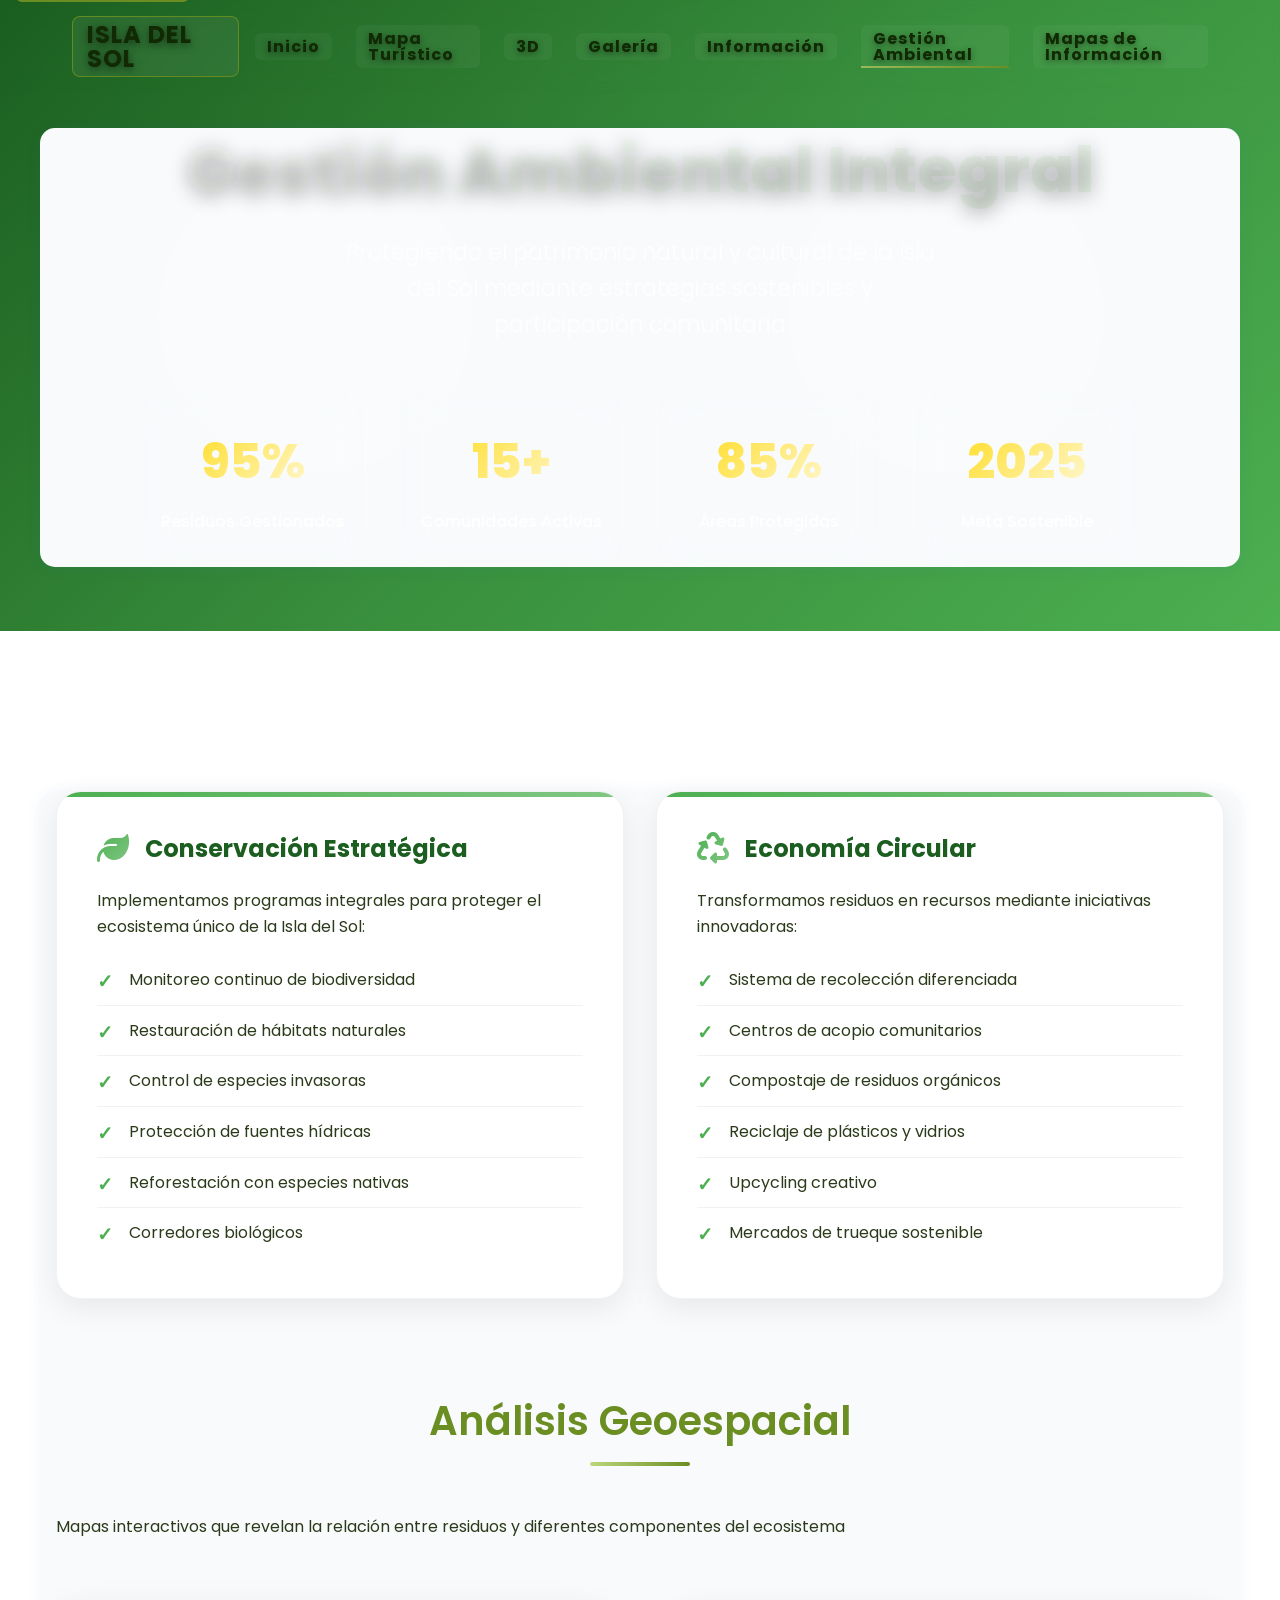
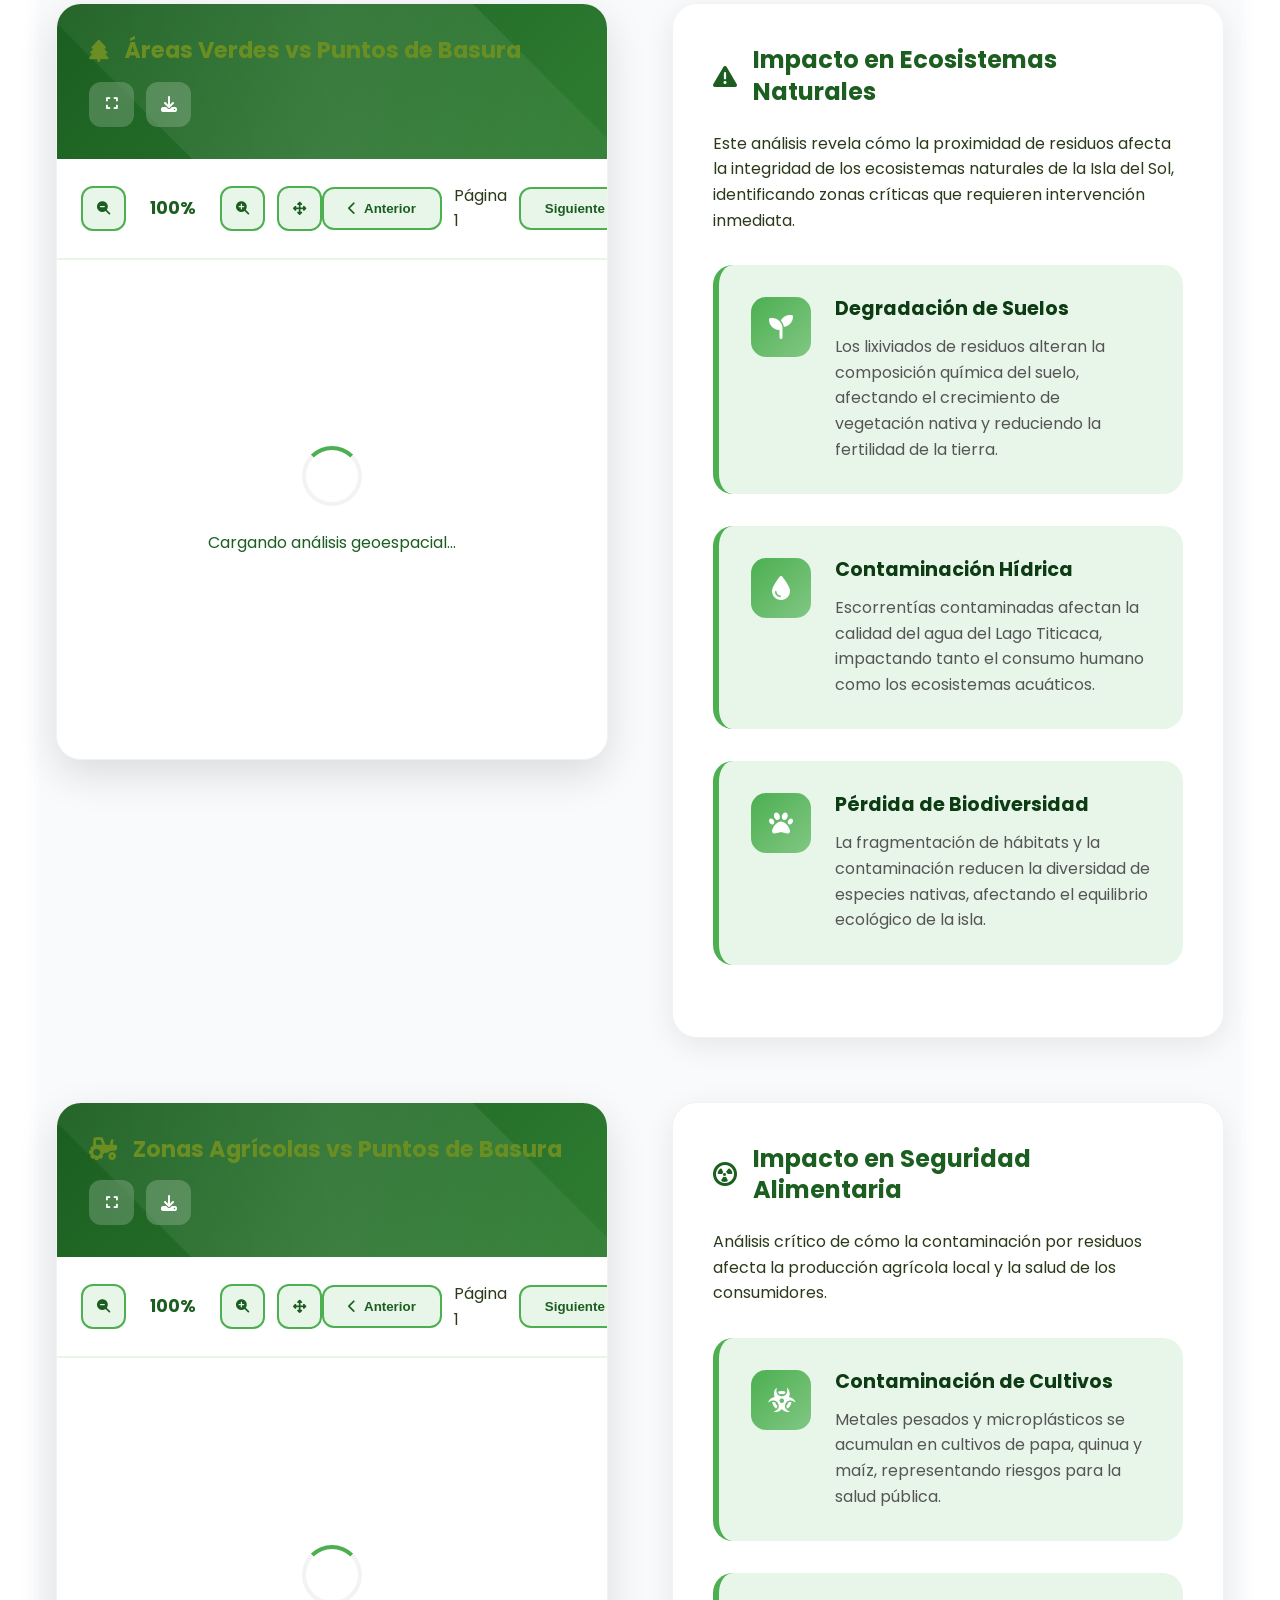
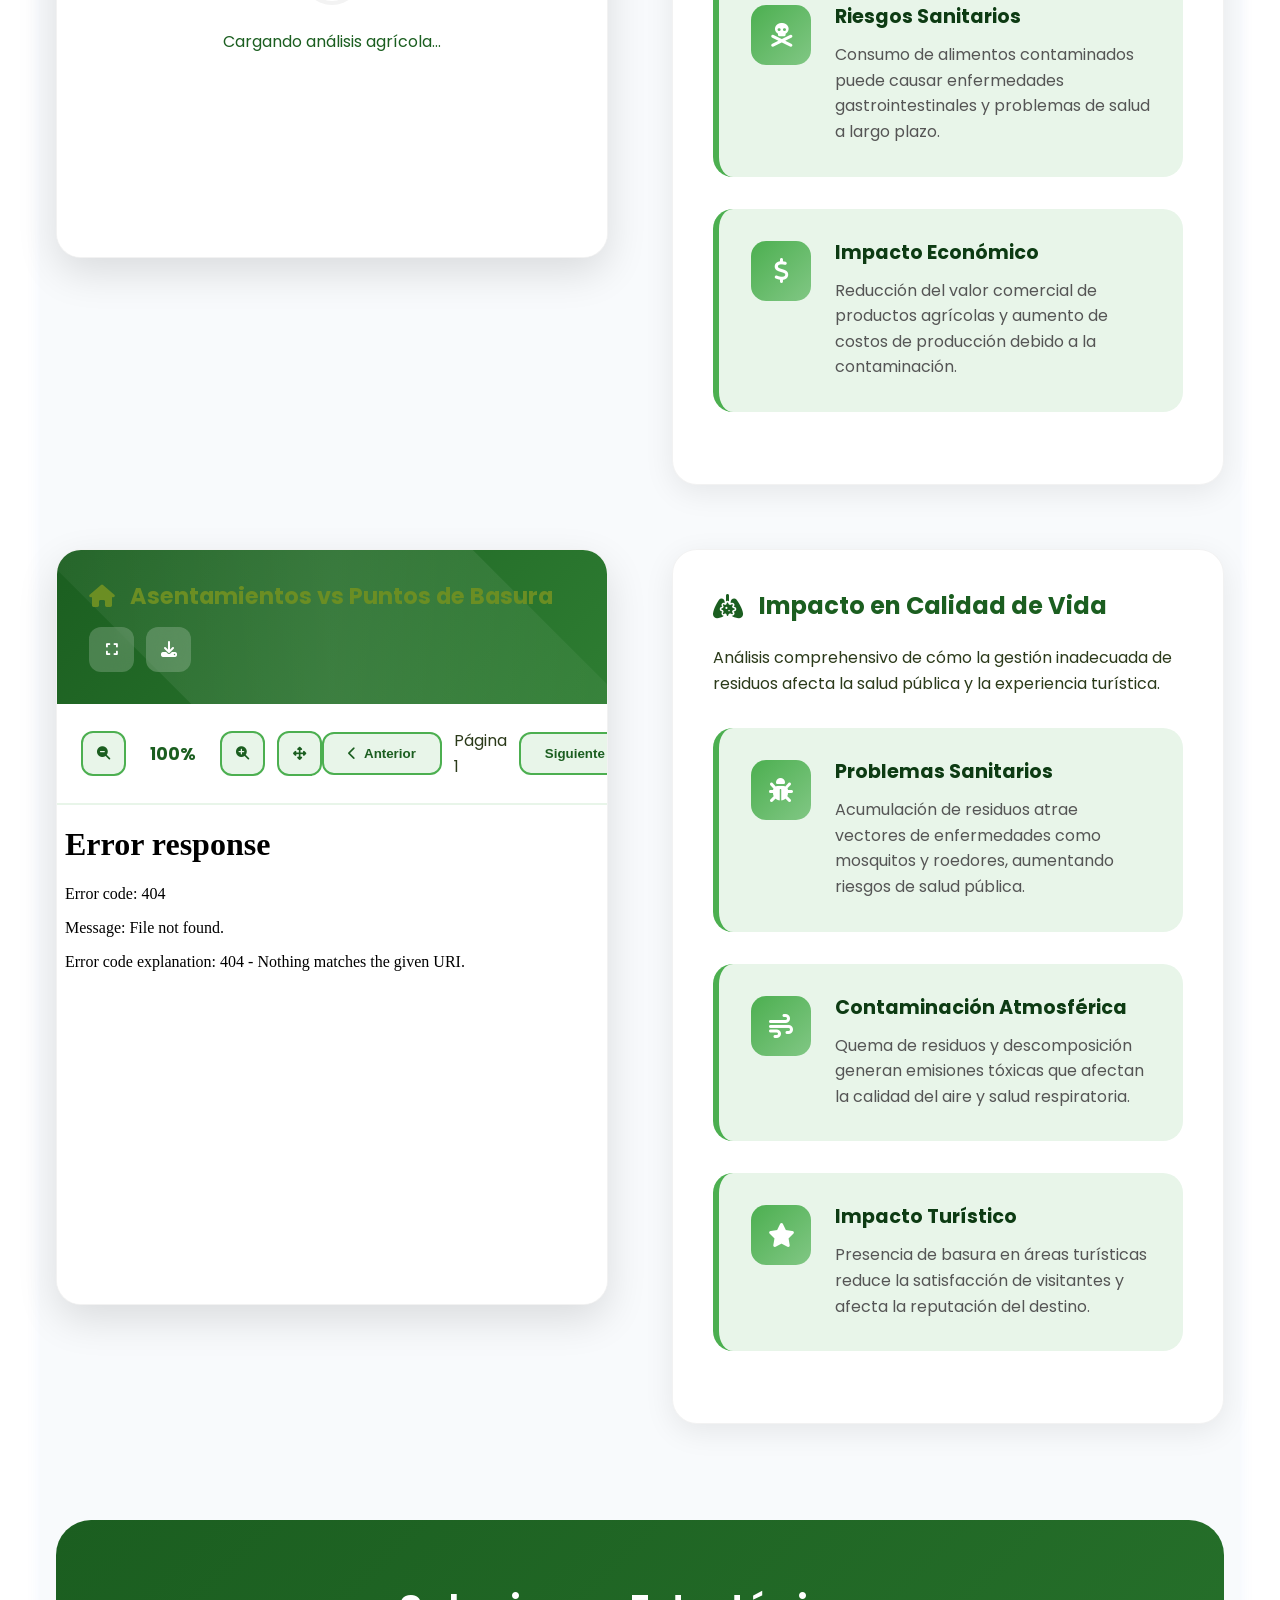
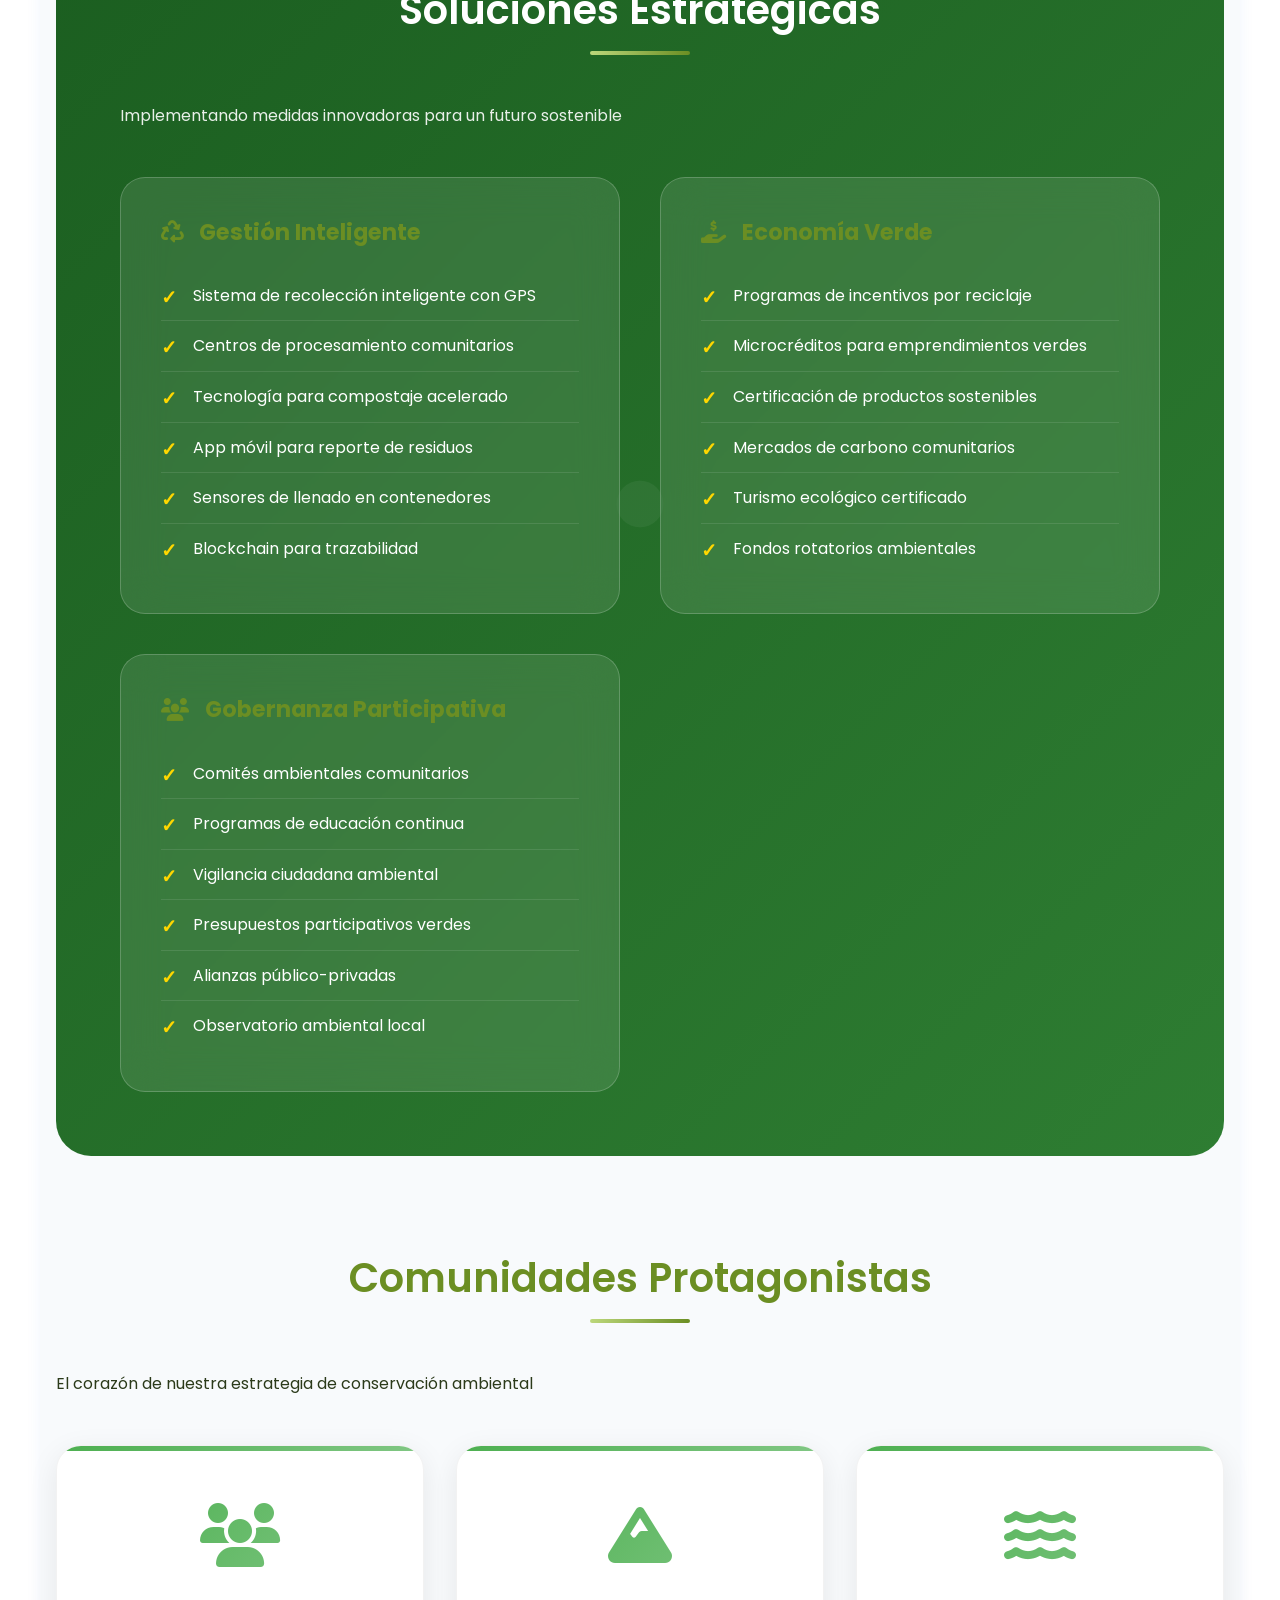
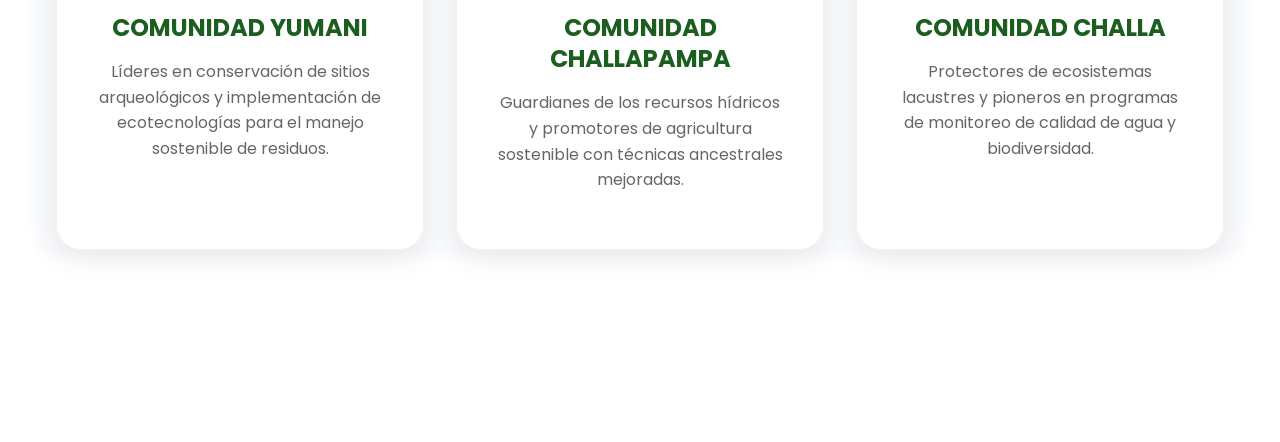
==== PAGINA WEB/gestion-ambiental.html @ 881a8e61 "Add files via upload" ====
<!DOCTYPE html>
<html lang="es">
<head>
  <meta charset="UTF-8" />
  <meta name="viewport" content="width=device-width, initial-scale=1.0" />
  <title>Gestión Ambiental - Isla del Sol</title>
  
  <!-- CSS MODULAR -->
  <link rel="stylesheet" href="styles/utils/variables.css">
  <link rel="stylesheet" href="styles/utils/responsive.css">
  <link rel="stylesheet" href="styles/main.css">
  <link rel="stylesheet" href="styles/components/navigation.css">
  <link rel="stylesheet" href="styles/components/info.css">
  <link rel="stylesheet" href="styles/components/footer.css">
  
  <!-- EXTERNAL CSS -->
  <link rel="stylesheet" href="https://cdnjs.cloudflare.com/ajax/libs/font-awesome/6.4.0/css/all.min.css">
  <link href="https://fonts.googleapis.com/css2?family=Poppins:wght@300;400;500;600;700;800;900&display=swap" rel="stylesheet">
  <link rel="stylesheet" href="https://unpkg.com/aos@next/dist/aos.css" />

  <!-- ESTILOS PREMIUM PARA GESTIÓN AMBIENTAL -->
  <style>
    :root {
      --primary-green: #1b5e20;
      --secondary-green: #2e7d32;
      --accent-green: #4caf50;
      --light-green: #e8f5e9;
      --dark-green: #0d3b13;
      --gold: #ffd700;
      --silver: #c0c0c0;
      --bronze: #cd7f32;
      --gradient-primary: linear-gradient(135deg, #1b5e20 0%, #2e7d32 100%);
      --gradient-accent: linear-gradient(135deg, #4caf50 0%, #81c784 100%);
      --gradient-hero: linear-gradient(135deg, #1b5e20 0%, #388e3c 50%, #4caf50 100%);
      --shadow-soft: 0 8px 30px rgba(0, 0, 0, 0.08);
      --shadow-medium: 0 15px 40px rgba(0, 0, 0, 0.12);
      --shadow-strong: 0 25px 60px rgba(0, 0, 0, 0.15);
    }

    /* HERO SECTION MEJORADA */
    .environment-hero {
      background: var(--gradient-hero);
      color: white;
      padding: 8rem 0 4rem;
      position: relative;
      overflow: hidden;
    }

    .environment-hero::before {
      content: '';
      position: absolute;
      top: 0;
      left: 0;
      right: 0;
      bottom: 0;
      background: url('data:image/svg+xml,<svg xmlns="http://www.w3.org/2000/svg" viewBox="0 0 1000 1000" opacity="0.1"><path fill="white" d="M500,250c138,0,250,112,250,250S638,750,500,750S250,638,250,500S362,250,500,250z"/></svg>') repeat;
      animation: float 20s infinite linear;
    }

    @keyframes float {
      0% { transform: translateY(0px) rotate(0deg); }
      50% { transform: translateY(-20px) rotate(180deg); }
      100% { transform: translateY(0px) rotate(360deg); }
    }

    .hero-content {
      position: relative;
      z-index: 2;
      text-align: center;
    }

    .hero-title {
      font-size: 4rem;
      font-weight: 800;
      margin-bottom: 1.5rem;
      background: linear-gradient(135deg, #ffffff 0%, #e8f5e9 100%);
      -webkit-background-clip: text;
      -webkit-text-fill-color: transparent;
      background-clip: text;
      text-shadow: 0 4px 20px rgba(0, 0, 0, 0.3);
    }

    .hero-subtitle {
      font-size: 1.4rem;
      font-weight: 300;
      margin-bottom: 2rem;
      opacity: 0.9;
      max-width: 600px;
      margin-left: auto;
      margin-right: auto;
    }

    .hero-stats {
      display: grid;
      grid-template-columns: repeat(4, 1fr);
      gap: 2rem;
      margin-top: 3rem;
      max-width: 1000px;
      margin-left: auto;
      margin-right: auto;
    }

    .stat-item {
      text-align: center;
      padding: 2rem 1rem;
      background: rgba(255, 255, 255, 0.1);
      backdrop-filter: blur(20px);
      border-radius: 20px;
      border: 1px solid rgba(255, 255, 255, 0.2);
      transition: all 0.3s ease;
    }

    .stat-item:hover {
      transform: translateY(-10px);
      background: rgba(255, 255, 255, 0.15);
    }

    .stat-number {
      font-size: 3rem;
      font-weight: 800;
      margin-bottom: 0.5rem;
      background: linear-gradient(135deg, #ffd700, #ffffff);
      -webkit-background-clip: text;
      -webkit-text-fill-color: transparent;
      background-clip: text;
    }

    .stat-label {
      font-size: 1rem;
      opacity: 0.9;
      font-weight: 500;
    }

    /* TARJETAS DE INFORMACIÓN MEJORADAS */
    .info-cards-premium {
      display: grid;
      grid-template-columns: repeat(auto-fit, minmax(350px, 1fr));
      gap: 2rem;
      margin: 4rem 0;
    }

    .premium-card {
      background: white;
      border-radius: 25px;
      padding: 2.5rem;
      box-shadow: var(--shadow-soft);
      transition: all 0.4s cubic-bezier(0.175, 0.885, 0.32, 1.275);
      border: 1px solid rgba(0, 0, 0, 0.05);
      position: relative;
      overflow: hidden;
    }

    .premium-card::before {
      content: '';
      position: absolute;
      top: 0;
      left: 0;
      right: 0;
      height: 5px;
      background: var(--gradient-accent);
    }

    .premium-card:hover {
      transform: translateY(-15px) scale(1.02);
      box-shadow: var(--shadow-strong);
    }

    .premium-card h3 {
      font-size: 1.5rem;
      font-weight: 700;
      margin-bottom: 1.5rem;
      color: var(--primary-green);
      display: flex;
      align-items: center;
      gap: 1rem;
    }

    .premium-card h3 i {
      background: var(--gradient-accent);
      -webkit-background-clip: text;
      -webkit-text-fill-color: transparent;
      background-clip: text;
      font-size: 2rem;
    }

    .premium-card ul {
      list-style: none;
      padding: 0;
    }

    .premium-card li {
      padding: 0.75rem 0;
      border-bottom: 1px solid rgba(0, 0, 0, 0.05);
      position: relative;
      padding-left: 2rem;
    }

    .premium-card li:last-child {
      border-bottom: none;
    }

    .premium-card li::before {
      content: '✓';
      position: absolute;
      left: 0;
      color: var(--accent-green);
      font-weight: bold;
      font-size: 1.2rem;
    }

    /* MAPAS PREMIUM */
    .environment-maps-premium {
      margin: 6rem 0;
    }

    .map-layout-premium {
      display: grid;
      grid-template-columns: 1fr 1fr;
      gap: 4rem;
      margin: 4rem 0;
      align-items: start;
    }

    .map-container-premium {
      background: white;
      border-radius: 25px;
      overflow: hidden;
      box-shadow: var(--shadow-medium);
      transition: all 0.4s ease;
      border: 1px solid rgba(0, 0, 0, 0.05);
    }

    .map-container-premium:hover {
      transform: translateY(-10px);
      box-shadow: var(--shadow-strong);
    }

    .map-header-premium {
      background: var(--gradient-primary);
      color: white;
      padding: 2rem;
      position: relative;
      overflow: hidden;
    }

    .map-header-premium::before {
      content: '';
      position: absolute;
      top: -50%;
      left: -50%;
      width: 200%;
      height: 200%;
      background: linear-gradient(45deg, transparent, rgba(255,255,255,0.1), transparent);
      transform: rotate(45deg);
      animation: shine 3s infinite linear;
    }

    @keyframes shine {
      0% { transform: rotate(45deg) translateX(-100%); }
      100% { transform: rotate(45deg) translateX(100%); }
    }

    .map-header-premium h3 {
      margin: 0;
      font-size: 1.4rem;
      font-weight: 700;
      position: relative;
      z-index: 2;
      display: flex;
      align-items: center;
      gap: 1rem;
    }

    .map-actions-premium {
      display: flex;
      gap: 0.75rem;
      margin-top: 1rem;
      position: relative;
      z-index: 2;
    }

    .map-btn-premium {
      background: rgba(255, 255, 255, 0.2);
      border: none;
      color: white;
      width: 45px;
      height: 45px;
      border-radius: 12px;
      display: flex;
      align-items: center;
      justify-content: center;
      cursor: pointer;
      transition: all 0.3s ease;
      backdrop-filter: blur(10px);
    }

    .map-btn-premium:hover {
      background: rgba(255, 255, 255, 0.3);
      transform: scale(1.1) rotate(5deg);
    }

    /* CONTENEDOR DE PDF PREMIUM */
    .map-content-premium {
      height: 600px;
      background: #f8f9fa;
      position: relative;
      display: flex;
      flex-direction: column;
    }

    .pdf-controls-premium {
      background: white;
      padding: 1.5rem;
      display: flex;
      justify-content: space-between;
      align-items: center;
      border-bottom: 2px solid var(--light-green);
    }

    .pdf-zoom-controls-premium {
      display: flex;
      gap: 0.75rem;
      align-items: center;
    }

    .zoom-btn-premium {
      background: var(--light-green);
      border: 2px solid var(--accent-green);
      width: 45px;
      height: 45px;
      border-radius: 12px;
      display: flex;
      align-items: center;
      justify-content: center;
      cursor: pointer;
      transition: all 0.3s ease;
      color: var(--primary-green);
      font-weight: 600;
    }

    .zoom-btn-premium:hover {
      background: var(--accent-green);
      color: white;
      transform: scale(1.1);
    }

    .zoom-level-premium {
      font-weight: 700;
      color: var(--primary-green);
      min-width: 70px;
      text-align: center;
      font-size: 1.1rem;
    }

    .pdf-nav-controls-premium {
      display: flex;
      gap: 0.75rem;
      align-items: center;
    }

    .nav-btn-premium {
      background: var(--light-green);
      border: 2px solid var(--accent-green);
      padding: 0.75rem 1.5rem;
      border-radius: 12px;
      cursor: pointer;
      transition: all 0.3s ease;
      font-weight: 600;
      color: var(--primary-green);
      display: flex;
      align-items: center;
      gap: 0.5rem;
    }

    .nav-btn-premium:hover {
      background: var(--accent-green);
      color: white;
      transform: translateY(-2px);
    }

    .pdf-viewer-container-premium {
      flex: 1;
      position: relative;
      overflow: hidden;
    }

    .pdf-viewer-enhanced-premium {
      width: 100%;
      height: 100%;
      border: none;
      background: white;
    }

    /* ESTADOS DE CARGA PREMIUM */
    .pdf-loading-premium {
      display: flex;
      flex-direction: column;
      align-items: center;
      justify-content: center;
      height: 100%;
      color: var(--primary-green);
      background: white;
    }

    .loading-spinner-premium {
      border: 4px solid #f3f3f3;
      border-top: 4px solid var(--accent-green);
      border-radius: 50%;
      width: 60px;
      height: 60px;
      animation: spin 1.5s linear infinite;
      margin-bottom: 1.5rem;
    }

    .pdf-fallback-premium {
      display: none;
      flex-direction: column;
      align-items: center;
      justify-content: center;
      height: 100%;
      padding: 3rem;
      text-align: center;
      color: var(--primary-green);
      background: white;
    }

    .pdf-fallback-premium i {
      font-size: 5rem;
      margin-bottom: 2rem;
      color: var(--accent-green);
      opacity: 0.7;
    }

    .map-download-premium {
      display: inline-block;
      background: var(--gradient-primary);
      color: white;
      padding: 1rem 2rem;
      border-radius: 12px;
      text-decoration: none;
      margin-top: 1.5rem;
      transition: all 0.3s ease;
      font-weight: 600;
      box-shadow: var(--shadow-soft);
    }

    .map-download-premium:hover {
      transform: translateY(-3px);
      box-shadow: var(--shadow-medium);
    }

    /* DESCRIPCIÓN PREMIUM */
    .map-description-premium {
      padding: 2.5rem;
      background: white;
      border-radius: 25px;
      box-shadow: var(--shadow-soft);
      border: 1px solid rgba(0, 0, 0, 0.05);
    }

    .map-description-premium h4 {
      color: var(--primary-green);
      margin-bottom: 1.5rem;
      font-size: 1.5rem;
      font-weight: 700;
      display: flex;
      align-items: center;
      gap: 1rem;
    }

    .impact-analysis-premium {
      margin-top: 2rem;
    }

    .impact-item-premium {
      display: flex;
      align-items: flex-start;
      margin-bottom: 2rem;
      padding: 2rem;
      background: var(--light-green);
      border-radius: 20px;
      border-left: 6px solid var(--accent-green);
      transition: all 0.3s ease;
    }

    .impact-item-premium:hover {
      transform: translateX(10px);
      box-shadow: var(--shadow-soft);
    }

    .impact-icon-premium {
      background: var(--gradient-accent);
      color: white;
      width: 60px;
      height: 60px;
      border-radius: 15px;
      display: flex;
      align-items: center;
      justify-content: center;
      margin-right: 1.5rem;
      flex-shrink: 0;
      font-size: 1.5rem;
    }

    .impact-content-premium h5 {
      margin: 0 0 0.75rem 0;
      color: var(--dark-green);
      font-size: 1.2rem;
      font-weight: 700;
    }

    .impact-content-premium p {
      margin: 0;
      color: #555;
      line-height: 1.6;
      font-size: 1rem;
    }

    /* SOLUCIONES PREMIUM */
    .solutions-section-premium {
      margin: 6rem 0;
      padding: 4rem;
      background: var(--gradient-primary);
      border-radius: 35px;
      color: white;
      position: relative;
      overflow: hidden;
    }

    .solutions-section-premium::before {
      content: '';
      position: absolute;
      top: 0;
      left: 0;
      right: 0;
      bottom: 0;
      background: url('data:image/svg+xml,<svg xmlns="http://www.w3.org/2000/svg" viewBox="0 0 100 100" opacity="0.05"><circle cx="50" cy="50" r="2" fill="white"/></svg>') repeat;
    }

    .solutions-grid-premium {
      display: grid;
      grid-template-columns: repeat(auto-fit, minmax(350px, 1fr));
      gap: 2.5rem;
      margin-top: 3rem;
      position: relative;
      z-index: 2;
    }

    .solution-card-premium {
      background: rgba(255, 255, 255, 0.1);
      backdrop-filter: blur(20px);
      padding: 2.5rem;
      border-radius: 25px;
      border: 1px solid rgba(255, 255, 255, 0.2);
      transition: all 0.4s ease;
    }

    .solution-card-premium:hover {
      transform: translateY(-15px);
      background: rgba(255, 255, 255, 0.15);
    }

    .solution-card-premium h4 {
      font-size: 1.4rem;
      font-weight: 700;
      margin-bottom: 1.5rem;
      display: flex;
      align-items: center;
      gap: 1rem;
    }

    .solution-card-premium ul {
      list-style: none;
      padding: 0;
    }

    .solution-card-premium li {
      padding: 0.75rem 0;
      border-bottom: 1px solid rgba(255, 255, 255, 0.1);
      position: relative;
      padding-left: 2rem;
    }

    .solution-card-premium li:last-child {
      border-bottom: none;
    }

    .solution-card-premium li::before {
      content: '✓';
      position: absolute;
      left: 0;
      color: var(--gold);
      font-weight: bold;
      font-size: 1.2rem;
    }

    /* COMUNIDADES PREMIUM */
    .communities-section-premium {
      margin: 6rem 0;
    }

    .communities-grid-premium {
      display: grid;
      grid-template-columns: repeat(auto-fit, minmax(280px, 1fr));
      gap: 2rem;
      margin-top: 3rem;
    }

    .community-card-premium {
      background: white;
      padding: 2.5rem;
      border-radius: 25px;
      text-align: center;
      box-shadow: var(--shadow-soft);
      transition: all 0.4s ease;
      border: 1px solid rgba(0, 0, 0, 0.05);
      position: relative;
      overflow: hidden;
    }

    .community-card-premium::before {
      content: '';
      position: absolute;
      top: 0;
      left: 0;
      right: 0;
      height: 5px;
      background: var(--gradient-accent);
    }

    .community-card-premium:hover {
      transform: translateY(-15px) scale(1.05);
      box-shadow: var(--shadow-strong);
    }

    .community-icon-premium {
      font-size: 4rem;
      margin-bottom: 1.5rem;
      background: var(--gradient-accent);
      -webkit-background-clip: text;
      -webkit-text-fill-color: transparent;
      background-clip: text;
    }

    .community-name-premium {
      font-size: 1.5rem;
      font-weight: 700;
      color: var(--primary-green);
      margin-bottom: 1rem;
    }

    .community-role-premium {
      color: #666;
      font-size: 1rem;
      line-height: 1.6;
    }

    /* RESPONSIVE */
    @media (max-width: 1200px) {
      .hero-stats {
        grid-template-columns: repeat(2, 1fr);
      }
    }

    @media (max-width: 968px) {
      .map-layout-premium {
        grid-template-columns: 1fr;
        gap: 3rem;
      }
      
      .map-content-premium {
        height: 500px;
      }
      
      .pdf-controls-premium {
        flex-direction: column;
        gap: 1.5rem;
        align-items: stretch;
      }
      
      .pdf-zoom-controls-premium, .pdf-nav-controls-premium {
        justify-content: center;
      }

      .hero-title {
        font-size: 3rem;
      }
    }

    @media (max-width: 768px) {
      .map-content-premium {
        height: 400px;
      }
      
      .solutions-section-premium {
        padding: 2.5rem;
      }
      
      .hero-stats {
        grid-template-columns: 1fr;
      }

      .hero-title {
        font-size: 2.5rem;
      }

      .info-cards-premium {
        grid-template-columns: 1fr;
      }
    }

    /* ANIMACIONES ADICIONALES */
    .fade-in-up {
      animation: fadeInUp 1s ease-out;
    }

    @keyframes fadeInUp {
      from {
        opacity: 0;
        transform: translateY(50px);
      }
      to {
        opacity: 1;
        transform: translateY(0);
      }
    }

    .pulse-glow {
      animation: pulseGlow 2s infinite;
    }

    @keyframes pulseGlow {
      0%, 100% {
        box-shadow: 0 0 20px rgba(76, 175, 80, 0.3);
      }
      50% {
        box-shadow: 0 0 40px rgba(76, 175, 80, 0.6);
      }
    }
  </style>
</head>
<body>
  <a class="skip-link" href="#main">Saltar al contenido</a>
  
  <!-- Navigation -->
  <nav class="navbar">
    <div class="nav-container">
      <a href="index.html" class="nav-logo">Isla del Sol</a>
      <div class="nav-toggle" id="navToggle">
        <i class="fas fa-bars"></i>
      </div>
      <ul class="nav-menu">
        <li><a href="index.html" class="nav-link">Inicio</a></li>
        <li><a href="index.html#mapSection" class="nav-link">Mapa Turístico</a></li>
        <li><a href="index.html#map3dSection" class="nav-link">3D</a></li>
        <li><a href="index.html#gallery" class="nav-link">Galería</a></li>
        <li><a href="index.html#info" class="nav-link">Información</a></li>
        <li><a href="gestion-ambiental.html" class="nav-link active">Gestión Ambiental</a></li>
        <li><a href="mapas-informacion.html" class="nav-link">Mapas de Información</a></li>
      </ul>
    </div>
  </nav>

  <!-- HERO SECTION MEJORADA -->
  <section class="environment-hero fade-in-up">
    <div class="container">
      <div class="hero-content">
        <h1 class="hero-title">Gestión Ambiental Integral</h1>
        <p class="hero-subtitle">Protegiendo el patrimonio natural y cultural de la Isla del Sol mediante estrategias sostenibles y participación comunitaria</p>
        
        <div class="hero-stats">
          <div class="stat-item">
            <div class="stat-number">95%</div>
            <div class="stat-label">Residuos Gestionados</div>
          </div>
          <div class="stat-item">
            <div class="stat-number">15+</div>
            <div class="stat-label">Comunidades Activas</div>
          </div>
          <div class="stat-item">
            <div class="stat-number">85%</div>
            <div class="stat-label">Áreas Protegidas</div>
          </div>
          <div class="stat-item">
            <div class="stat-number">2025</div>
            <div class="stat-label">Meta Sostenible</div>
          </div>
        </div>
      </div>
    </div>
  </section>

  <main class="main-content" id="main">
    <section class="section" data-aos="fade-up">
      <div class="container">
        
        <!-- TARJETAS DE INFORMACIÓN PREMIUM -->
        <div class="info-cards-premium">
          <div class="premium-card" data-aos="fade-right">
            <h3><i class="fas fa-leaf"></i> Conservación Estratégica</h3>
            <p>Implementamos programas integrales para proteger el ecosistema único de la Isla del Sol:</p>
            <ul>
              <li>Monitoreo continuo de biodiversidad</li>
              <li>Restauración de hábitats naturales</li>
              <li>Control de especies invasoras</li>
              <li>Protección de fuentes hídricas</li>
              <li>Reforestación con especies nativas</li>
              <li>Corredores biológicos</li>
            </ul>
          </div>
          
          <div class="premium-card" data-aos="fade-left">
            <h3><i class="fas fa-recycle"></i> Economía Circular</h3>
            <p>Transformamos residuos en recursos mediante iniciativas innovadoras:</p>
            <ul>
              <li>Sistema de recolección diferenciada</li>
              <li>Centros de acopio comunitarios</li>
              <li>Compostaje de residuos orgánicos</li>
              <li>Reciclaje de plásticos y vidrios</li>
              <li>Upcycling creativo</li>
              <li>Mercados de trueque sostenible</li>
            </ul>
          </div>
        </div>

        <!-- SECCIÓN DE MAPAS PREMIUM -->
        <div class="environment-maps-premium">
          <h2 class="section-title" data-aos="fade-up">Análisis Geoespacial</h2>
          <p class="section-description" data-aos="fade-up">Mapas interactivos que revelan la relación entre residuos y diferentes componentes del ecosistema</p>
          
          <!-- Mapa 1: Áreas Verdes -->
          <div class="map-layout-premium" data-aos="fade-up">
            <div class="map-container-premium">
              <div class="map-header-premium">
                <h3><i class="fas fa-tree"></i> Áreas Verdes vs Puntos de Basura</h3>
                <div class="map-actions-premium">
                  <button class="map-btn-premium" onclick="openFullscreen('pdf1')">
                    <i class="fas fa-expand"></i>
                  </button>
                  <a href="LAYER.pdf" download class="map-btn-premium">
                    <i class="fas fa-download"></i>
                  </a>
                </div>
              </div>
              
              <div class="map-content-premium">
                <div class="pdf-controls-premium">
                  <div class="pdf-zoom-controls-premium">
                    <button class="zoom-btn-premium" onclick="zoomOut('pdf1')">
                      <i class="fas fa-search-minus"></i>
                    </button>
                    <span class="zoom-level-premium" id="zoom-level-1">100%</span>
                    <button class="zoom-btn-premium" onclick="zoomIn('pdf1')">
                      <i class="fas fa-search-plus"></i>
                    </button>
                    <button class="zoom-btn-premium" onclick="fitToPage('pdf1')">
                      <i class="fas fa-arrows-alt"></i>
                    </button>
                  </div>
                  
                  <div class="pdf-nav-controls-premium">
                    <button class="nav-btn-premium" onclick="previousPage('pdf1')">
                      <i class="fas fa-chevron-left"></i> Anterior
                    </button>
                    <span id="page-info-1">Página 1</span>
                    <button class="nav-btn-premium" onclick="nextPage('pdf1')">
                      Siguiente <i class="fas fa-chevron-right"></i>
                    </button>
                  </div>
                </div>
                
                <div class="pdf-viewer-container-premium">
                  <div class="pdf-loading-premium" id="loading-1">
                    <div class="loading-spinner-premium"></div>
                    <p>Cargando análisis geoespacial...</p>
                  </div>
                  
                  <iframe id="pdf1" src="LAYER.pdf#view=FitH&scrollbar=1&toolbar=0&navpanes=0" 
                          class="pdf-viewer-enhanced-premium"
                          title="Mapa de Áreas Verdes y Puntos de Basura"
                          onload="hideLoading('loading-1'); initPDFViewer('pdf1')"
                          onerror="showFallback('pdf-container-1')"
                          style="display: none;">
                  </iframe>
                  
                  <div class="pdf-fallback-premium" id="fallback-1">
                    <i class="fas fa-map-marked-alt"></i>
                    <h4>Análisis de Áreas Verdes</h4>
                    <p>Visualización de la relación entre espacios naturales y puntos de acumulación de residuos</p>
                    <a href="LAYER.pdf" class="map-download-premium" target="_blank">
                      <i class="fas fa-external-link-alt"></i> Ver Análisis Completo
                    </a>
                  </div>
                </div>
              </div>
            </div>
            
            <div class="map-description-premium">
              <h4><i class="fas fa-exclamation-triangle"></i> Impacto en Ecosistemas Naturales</h4>
              <p>Este análisis revela cómo la proximidad de residuos afecta la integridad de los ecosistemas naturales de la Isla del Sol, identificando zonas críticas que requieren intervención inmediata.</p>
              
              <div class="impact-analysis-premium">
                <div class="impact-item-premium">
                  <div class="impact-icon-premium">
                    <i class="fas fa-seedling"></i>
                  </div>
                  <div class="impact-content-premium">
                    <h5>Degradación de Suelos</h5>
                    <p>Los lixiviados de residuos alteran la composición química del suelo, afectando el crecimiento de vegetación nativa y reduciendo la fertilidad de la tierra.</p>
                  </div>
                </div>
                
                <div class="impact-item-premium">
                  <div class="impact-icon-premium">
                    <i class="fas fa-tint"></i>
                  </div>
                  <div class="impact-content-premium">
                    <h5>Contaminación Hídrica</h5>
                    <p>Escorrentías contaminadas afectan la calidad del agua del Lago Titicaca, impactando tanto el consumo humano como los ecosistemas acuáticos.</p>
                  </div>
                </div>
                
                <div class="impact-item-premium">
                  <div class="impact-icon-premium">
                    <i class="fas fa-paw"></i>
                  </div>
                  <div class="impact-content-premium">
                    <h5>Pérdida de Biodiversidad</h5>
                    <p>La fragmentación de hábitats y la contaminación reducen la diversidad de especies nativas, afectando el equilibrio ecológico de la isla.</p>
                  </div>
                </div>
              </div>
            </div>
          </div>

          <!-- Mapa 2: Cultivos -->
          <div class="map-layout-premium" data-aos="fade-up">
            <div class="map-container-premium">
              <div class="map-header-premium">
                <h3><i class="fas fa-tractor"></i> Zonas Agrícolas vs Puntos de Basura</h3>
                <div class="map-actions-premium">
                  <button class="map-btn-premium" onclick="openFullscreen('pdf2')">
                    <i class="fas fa-expand"></i>
                  </button>
                  <a href="MAPA2.pdf" download class="map-btn-premium">
                    <i class="fas fa-download"></i>
                  </a>
                </div>
              </div>
              
              <div class="map-content-premium">
                <div class="pdf-controls-premium">
                  <div class="pdf-zoom-controls-premium">
                    <button class="zoom-btn-premium" onclick="zoomOut('pdf2')">
                      <i class="fas fa-search-minus"></i>
                    </button>
                    <span class="zoom-level-premium" id="zoom-level-2">100%</span>
                    <button class="zoom-btn-premium" onclick="zoomIn('pdf2')">
                      <i class="fas fa-search-plus"></i>
                    </button>
                    <button class="zoom-btn-premium" onclick="fitToPage('pdf2')">
                      <i class="fas fa-arrows-alt"></i>
                    </button>
                  </div>
                  
                  <div class="pdf-nav-controls-premium">
                    <button class="nav-btn-premium" onclick="previousPage('pdf2')">
                      <i class="fas fa-chevron-left"></i> Anterior
                    </button>
                    <span id="page-info-2">Página 1</span>
                    <button class="nav-btn-premium" onclick="nextPage('pdf2')">
                      Siguiente <i class="fas fa-chevron-right"></i>
                    </button>
                  </div>
                </div>
                
                <div class="pdf-viewer-container-premium">
                  <div class="pdf-loading-premium" id="loading-2">
                    <div class="loading-spinner-premium"></div>
                    <p>Cargando análisis agrícola...</p>
                  </div>
                  
                  <iframe id="pdf2" src="MAPA2.pdf#view=FitH&scrollbar=1&toolbar=0&navpanes=0" 
                          class="pdf-viewer-enhanced-premium"
                          title="Mapa de Cultivos y Puntos de Basura"
                          onload="hideLoading('loading-2'); initPDFViewer('pdf2')"
                          onerror="showFallback('pdf-container-2')"
                          style="display: none;">
                  </iframe>
                  
                  <div class="pdf-fallback-premium" id="fallback-2">
                    <i class="fas fa-seedling"></i>
                    <h4>Análisis de Zonas Agrícolas</h4>
                    <p>Evaluación del impacto de residuos en áreas de cultivo y seguridad alimentaria</p>
                    <a href="MAPA2.pdf" class="map-download-premium" target="_blank">
                      <i class="fas fa-external-link-alt"></i> Ver Análisis Completo
                    </a>
                  </div>
                </div>
              </div>
            </div>
            
            <div class="map-description-premium">
              <h4><i class="fas fa-radiation-alt"></i> Impacto en Seguridad Alimentaria</h4>
              <p>Análisis crítico de cómo la contaminación por residuos afecta la producción agrícola local y la salud de los consumidores.</p>
              
              <div class="impact-analysis-premium">
                <div class="impact-item-premium">
                  <div class="impact-icon-premium">
                    <i class="fas fa-biohazard"></i>
                  </div>
                  <div class="impact-content-premium">
                    <h5>Contaminación de Cultivos</h5>
                    <p>Metales pesados y microplásticos se acumulan en cultivos de papa, quinua y maíz, representando riesgos para la salud pública.</p>
                  </div>
                </div>
                
                <div class="impact-item-premium">
                  <div class="impact-icon-premium">
                    <i class="fas fa-skull-crossbones"></i>
                  </div>
                  <div class="impact-content-premium">
                    <h5>Riesgos Sanitarios</h5>
                    <p>Consumo de alimentos contaminados puede causar enfermedades gastrointestinales y problemas de salud a largo plazo.</p>
                  </div>
                </div>
                
                <div class="impact-item-premium">
                  <div class="impact-icon-premium">
                    <i class="fas fa-dollar-sign"></i>
                  </div>
                  <div class="impact-content-premium">
                    <h5>Impacto Económico</h5>
                    <p>Reducción del valor comercial de productos agrícolas y aumento de costos de producción debido a la contaminación.</p>
                  </div>
                </div>
              </div>
            </div>
          </div>

          <!-- Mapa 3: Viviendas (NUEVO) -->
          <div class="map-layout-premium" data-aos="fade-up">
            <div class="map-container-premium">
              <div class="map-header-premium">
                <h3><i class="fas fa-home"></i> Asentamientos vs Puntos de Basura</h3>
                <div class="map-actions-premium">
                  <button class="map-btn-premium" onclick="openFullscreen('pdf3')">
                    <i class="fas fa-expand"></i>
                  </button>
                  <a href="MAPA3.pdf" download class="map-btn-premium">
                    <i class="fas fa-download"></i>
                  </a>
                </div>
              </div>
              
              <div class="map-content-premium">
                <div class="pdf-controls-premium">
                  <div class="pdf-zoom-controls-premium">
                    <button class="zoom-btn-premium" onclick="zoomOut('pdf3')">
                      <i class="fas fa-search-minus"></i>
                    </button>
                    <span class="zoom-level-premium" id="zoom-level-3">100%</span>
                    <button class="zoom-btn-premium" onclick="zoomIn('pdf3')">
                      <i class="fas fa-search-plus"></i>
                    </button>
                    <button class="zoom-btn-premium" onclick="fitToPage('pdf3')">
                      <i class="fas fa-arrows-alt"></i>
                    </button>
                  </div>
                  
                  <div class="pdf-nav-controls-premium">
                    <button class="nav-btn-premium" onclick="previousPage('pdf3')">
                      <i class="fas fa-chevron-left"></i> Anterior
                    </button>
                    <span id="page-info-3">Página 1</span>
                    <button class="nav-btn-premium" onclick="nextPage('pdf3')">
                      Siguiente <i class="fas fa-chevron-right"></i>
                    </button>
                  </div>
                </div>
                
                <div class="pdf-viewer-container-premium">
                  <div class="pdf-loading-premium" id="loading-3">
                    <div class="loading-spinner-premium"></div>
                    <p>Cargando análisis urbano...</p>
                  </div>
                  
                  <iframe id="pdf3" src="MAPA3.pdf#view=FitH&scrollbar=1&toolbar=0&navpanes=0" 
                          class="pdf-viewer-enhanced-premium"
                          title="Mapa de Viviendas y Puntos de Basura"
                          onload="hideLoading('loading-3'); initPDFViewer('pdf3')"
                          onerror="showFallback('pdf-container-3')"
                          style="display: none;">
                  </iframe>
                  
                  <div class="pdf-fallback-premium" id="fallback-3">
                    <i class="fas fa-city"></i>
                    <h4>Análisis de Asentamientos</h4>
                    <p>Evaluación del impacto de residuos en zonas residenciales y turísticas</p>
                    <a href="MAPA3.pdf" class="map-download-premium" target="_blank">
                      <i class="fas fa-external-link-alt"></i> Ver Análisis Completo
                    </a>
                  </div>
                </div>
              </div>
            </div>
            
            <div class="map-description-premium">
              <h4><i class="fas fa-lungs-virus"></i> Impacto en Calidad de Vida</h4>
              <p>Análisis comprehensivo de cómo la gestión inadecuada de residuos afecta la salud pública y la experiencia turística.</p>
              
              <div class="impact-analysis-premium">
                <div class="impact-item-premium">
                  <div class="impact-icon-premium">
                    <i class="fas fa-bug"></i>
                  </div>
                  <div class="impact-content-premium">
                    <h5>Problemas Sanitarios</h5>
                    <p>Acumulación de residuos atrae vectores de enfermedades como mosquitos y roedores, aumentando riesgos de salud pública.</p>
                  </div>
                </div>
                
                <div class="impact-item-premium">
                  <div class="impact-icon-premium">
                    <i class="fas fa-wind"></i>
                  </div>
                  <div class="impact-content-premium">
                    <h5>Contaminación Atmosférica</h5>
                    <p>Quema de residuos y descomposición generan emisiones tóxicas que afectan la calidad del aire y salud respiratoria.</p>
                  </div>
                </div>
                
                <div class="impact-item-premium">
                  <div class="impact-icon-premium">
                    <i class="fas fa-star"></i>
                  </div>
                  <div class="impact-content-premium">
                    <h5>Impacto Turístico</h5>
                    <p>Presencia de basura en áreas turísticas reduce la satisfacción de visitantes y afecta la reputación del destino.</p>
                  </div>
                </div>
              </div>
            </div>
          </div>
        </div>

        <!-- SOLUCIONES PREMIUM -->
        <div class="solutions-section-premium" data-aos="fade-up">
          <h2 class="section-title" style="color: white;">Soluciones Estratégicas</h2>
          <p class="section-description" style="color: rgba(255,255,255,0.9);">Implementando medidas innovadoras para un futuro sostenible</p>
          
          <div class="solutions-grid-premium">
            <div class="solution-card-premium">
              <h4><i class="fas fa-recycle"></i> Gestión Inteligente</h4>
              <ul>
                <li>Sistema de recolección inteligente con GPS</li>
                <li>Centros de procesamiento comunitarios</li>
                <li>Tecnología para compostaje acelerado</li>
                <li>App móvil para reporte de residuos</li>
                <li>Sensores de llenado en contenedores</li>
                <li>Blockchain para trazabilidad</li>
              </ul>
            </div>
            
            <div class="solution-card-premium">
              <h4><i class="fas fa-hand-holding-usd"></i> Economía Verde</h4>
              <ul>
                <li>Programas de incentivos por reciclaje</li>
                <li>Microcréditos para emprendimientos verdes</li>
                <li>Certificación de productos sostenibles</li>
                <li>Mercados de carbono comunitarios</li>
                <li>Turismo ecológico certificado</li>
                <li>Fondos rotatorios ambientales</li>
              </ul>
            </div>
            
            <div class="solution-card-premium">
              <h4><i class="fas fa-users"></i> Gobernanza Participativa</h4>
              <ul>
                <li>Comités ambientales comunitarios</li>
                <li>Programas de educación continua</li>
                <li>Vigilancia ciudadana ambiental</li>
                <li>Presupuestos participativos verdes</li>
                <li>Alianzas público-privadas</li>
                <li>Observatorio ambiental local</li>
              </ul>
            </div>
          </div>
        </div>

        <!-- COMUNIDADES PREMIUM -->
        <div class="communities-section-premium" data-aos="fade-up">
          <h2 class="section-title">Comunidades Protagonistas</h2>
          <p class="section-description">El corazón de nuestra estrategia de conservación ambiental</p>
          
          <div class="communities-grid-premium">
            <div class="community-card-premium">
              <div class="community-icon-premium">
                <i class="fas fa-users"></i>
              </div>
              <h3 class="community-name-premium">COMUNIDAD YUMANI</h3>
              <p class="community-role-premium">Líderes en conservación de sitios arqueológicos y implementación de ecotecnologías para el manejo sostenible de residuos.</p>
            </div>
            
            <div class="community-card-premium">
              <div class="community-icon-premium">
                <i class="fas fa-mountain"></i>
              </div>
              <h3 class="community-name-premium">COMUNIDAD CHALLAPAMPA</h3>
              <p class="community-role-premium">Guardianes de los recursos hídricos y promotores de agricultura sostenible con técnicas ancestrales mejoradas.</p>
            </div>
            
            <div class="community-card-premium">
              <div class="community-icon-premium">
                <i class="fas fa-water"></i>
              </div>
              <h3 class="community-name-premium">COMUNIDAD CHALLA</h3>
              <p class="community-role-premium">Protectores de ecosistemas lacustres y pioneros en programas de monitoreo de calidad de agua y biodiversidad.</p>
            </div>
          </div>
        </div>
      </div>
    </section>
  </main>

  <button id="backToTop" title="Volver arriba">↑</button>

  <!-- Scripts Premium -->
  <script src="https://unpkg.com/aos@next/dist/aos.js"></script>
  <script>
    // Inicializar AOS
    AOS.init({
      duration: 1200,
      once: true,
      offset: 100
    });

    // Estado de los PDFs
    const pdfState = {
      'pdf1': { zoom: 100, page: 1, totalPages: 1 },
      'pdf2': { zoom: 100, page: 1, totalPages: 1 },
      'pdf3': { zoom: 100, page: 1, totalPages: 1 }
    };

    // Funciones para PDFs
    function initPDFViewer(pdfId) {
      const iframe = document.getElementById(pdfId);
      iframe.style.display = 'block';
      updatePageInfo(pdfId);
      
      // Efecto visual de carga completada
      iframe.style.opacity = '0';
      setTimeout(() => {
        iframe.style.transition = 'opacity 0.5s ease';
        iframe.style.opacity = '1';
      }, 100);
    }

    function hideLoading(loadingId) {
      const loading = document.getElementById(loadingId);
      if (loading) {
        loading.style.transition = 'opacity 0.5s ease';
        loading.style.opacity = '0';
        setTimeout(() => {
          loading.style.display = 'none';
        }, 500);
      }
    }

    function showFallback(pdfId) {
      const iframe = document.getElementById(pdfId);
      const fallback = document.getElementById(`fallback-${pdfId.slice(-1)}`);
      if (iframe) iframe.style.display = 'none';
      if (fallback) {
        fallback.style.display = 'flex';
        fallback.style.animation = 'fadeInUp 0.8s ease';
      }
    }

    // Controles de zoom mejorados
    function zoomIn(pdfId) {
      const state = pdfState[pdfId];
      state.zoom = Math.min(state.zoom + 25, 300);
      updateZoom(pdfId);
      animateButton(`zoom-in-${pdfId.slice(-1)}`);
    }

    function zoomOut(pdfId) {
      const state = pdfState[pdfId];
      state.zoom = Math.max(state.zoom - 25, 50);
      updateZoom(pdfId);
      animateButton(`zoom-out-${pdfId.slice(-1)}`);
    }

    function fitToPage(pdfId) {
      pdfState[pdfId].zoom = 100;
      updateZoom(pdfId);
      animateButton(`fit-${pdfId.slice(-1)}`);
    }

    function updateZoom(pdfId) {
      const state = pdfState[pdfId];
      const zoomLevel = document.getElementById(`zoom-level-${pdfId.slice(-1)}`);
      const iframe = document.getElementById(pdfId);
      
      if (zoomLevel) {
        zoomLevel.textContent = `${state.zoom}%`;
        zoomLevel.style.transform = 'scale(1.1)';
        setTimeout(() => {
          zoomLevel.style.transform = 'scale(1)';
        }, 200);
      }
      
      if (iframe) {
        const newSrc = iframe.src.split('#')[0] + `#zoom=${state.zoom}&view=FitH`;
        iframe.src = newSrc;
      }
    }

    // Navegación de páginas
    function nextPage(pdfId) {
      const state = pdfState[pdfId];
      state.page = Math.min(state.page + 1, state.totalPages);
      updatePageInfo(pdfId);
      animateButton(`next-${pdfId.slice(-1)}`);
    }

    function previousPage(pdfId) {
      const state = pdfState[pdfId];
      state.page = Math.max(state.page - 1, 1);
      updatePageInfo(pdfId);
      animateButton(`prev-${pdfId.slice(-1)}`);
    }

    function updatePageInfo(pdfId) {
      const state = pdfState[pdfId];
      const pageInfo = document.getElementById(`page-info-${pdfId.slice(-1)}`);
      if (pageInfo) {
        pageInfo.textContent = `Página ${state.page}`;
        pageInfo.style.transform = 'scale(1.1)';
        setTimeout(() => {
          pageInfo.style.transform = 'scale(1)';
        }, 200);
      }
    }

    // Animación de botones
    function animateButton(buttonId) {
      const button = document.getElementById(buttonId);
      if (button) {
        button.style.transform = 'scale(0.9)';
        setTimeout(() => {
          button.style.transform = 'scale(1)';
        }, 150);
      }
    }

    // Pantalla completa
    function openFullscreen(pdfId) {
      const iframe = document.getElementById(pdfId);
      if (iframe.style.display !== 'none') {
        if (iframe.requestFullscreen) {
          iframe.requestFullscreen();
        } else if (iframe.webkitRequestFullscreen) {
          iframe.webkitRequestFullscreen();
        } else if (iframe.msRequestFullscreen) {
          iframe.msRequestFullscreen();
        }
      }
    }

    // Botón volver arriba mejorado
    const backToTopButton = document.getElementById('backToTop');
    window.addEventListener('scroll', function() {
      if (window.pageYOffset > 300) {
        backToTopButton.style.display = 'block';
        backToTopButton.style.animation = 'fadeInUp 0.5s ease';
      } else {
        backToTopButton.style.display = 'none';
      }
    });
    
    backToTopButton.addEventListener('click', function() {
      window.scrollTo({ top: 0, behavior: 'smooth' });
    });

    // Navegación móvil
    document.getElementById('navToggle')?.addEventListener('click', function() {
      const navMenu = document.querySelector('.nav-menu');
      navMenu.classList.toggle('active');
    });

    // Efectos de hover en tarjetas
    document.addEventListener('DOMContentLoaded', function() {
      const cards = document.querySelectorAll('.premium-card, .community-card-premium, .solution-card-premium');
      cards.forEach(card => {
        card.addEventListener('mouseenter', function() {
          this.style.transform = 'translateY(-15px) scale(1.02)';
        });
        
        card.addEventListener('mouseleave', function() {
          this.style.transform = 'translateY(0) scale(1)';
        });
      });
    });

    // Auto-ocultar loading después de timeout
    setTimeout(() => {
      ['loading-1', 'loading-2', 'loading-3'].forEach(loadingId => {
        const loading = document.getElementById(loadingId);
        if (loading && loading.style.display !== 'none') {
          loading.style.display = 'none';
          const pdfId = `pdf${loadingId.slice(-1)}`;
          const fallback = document.getElementById(`fallback-${loadingId.slice(-1)}`);
          if (fallback) fallback.style.display = 'flex';
        }
      });
    }, 8000);
  </script>
</body>
</html>
---- PAGINA WEB/styles/utils/variables.css ----
:root {
  /* Colores principales */
  /* Primary palette (olive-based) - reuse existing variable names for compatibility */
  --primary-blue: #6B8E23; /* primary color (mapped to olive) */
  --secondary-blue: #394B22; /* darker olive/neutral for text */
  --accent-blue: #9bb85a; /* lighter olive accent */
  --accent-white: #ffffff;
  --accent-gray: #f3f4f6;
  --text-dark: #2b3a1a;
  --text-light: #ffffff;
  --card-bg: #f8fafc;
  --main-bg: #ffffff;
  /* Hero-specific variables (keep blue hero look) */
  --hero-gradient: linear-gradient(90deg, rgba(35,45,12,0.92), rgba(107,142,35,0.9));
  --hero-overlay: linear-gradient(rgba(255,255,255,0.02), rgba(107,142,35,0.06));

  /* Additional olive aliases for direct replacements */
  --olive: #6B8E23;
  --olive-dark: #4b6f11;
  --olive-light: #bcd77b;

  /* Sombras */
  --shadow-card: 0 5px 15px rgba(0, 0, 0, 0.08);
  --shadow-hover: 0 10px 20px rgba(37,99,235,0.08);
  
  /* Espaciado */
  --section-padding: 4rem 2rem;
  --border-radius: 15px;
  
  /* Transiciones */
  --transition-fast: 0.3s;
  --transition-slow: 0.5s;
  
  /* Tipografía */
  --font-primary: 'Segoe UI', Tahoma, Geneva, Verdana, sans-serif;
}
---- PAGINA WEB/styles/utils/responsive.css ----
/* ---------- RESPONSIVE ---------- */
@media (max-width: 768px) {
  section {
    padding: 3rem 1rem;
  }
  
  .gallery-grid {
    grid-template-columns: repeat(auto-fit, minmax(250px, 1fr));
    gap: 15px;
  }
  
  .gallery-item {
    height: 250px;
  }

  .lightbox-content {
    max-width: 95%;
    max-height: 70%;
  }

  .lightbox-controls {
    top: 10px;
    right: 60px;
  }

  .lightbox-close {
    top: 10px;
    right: 20px;
    font-size: 35px;
  }
}
---- PAGINA WEB/styles/main.css ----
/* ---------- ESTILO GENERAL ---------- */
* {
  margin: 0;
  padding: 0;
  box-sizing: border-box;
}


body {
  margin: 0;
  font-family: 'Poppins', sans-serif;
  color: var(--text-dark);
  background-color: var(--main-bg);
  overflow-x: hidden;
  line-height: 1.6;
}


h1, h2, h3, h4, h5, h6 {
  font-weight: 600;
  line-height: 1.3;
  color: var(--primary-blue);
}

p {
  margin-bottom: 1rem;
}

img {
  max-width: 100%;
  height: auto;
}

/* ---------- SECCIONES ---------- */
/* ---------- SECCIONES ---------- */
section {
  padding: 6rem 2rem;
  position: relative;
  background: var(--main-bg);
}


.container {
  max-width: 1200px;
  margin: 0 auto;
  padding: 0 1rem;
  background: var(--card-bg);
  border-radius: var(--border-radius);
  box-shadow: 0 2px 16px rgba(37,99,235,0.06);
}


.section-title {
  font-size: 2.5rem;
  margin-bottom: 3rem;
  position: relative;
  text-align: center;
  color: var(--primary-blue);
}


.section-title::after {
  content: '';
  display: block;
  width: 100px;
  height: 4px;
  background: linear-gradient(90deg, var(--olive-light), var(--olive));
  margin: 15px auto;
  border-radius: 2px;
}

/* ---------- ANIMACIONES ---------- */
.fade-in {
  opacity: 0;
  transform: translateY(20px);
  transition: opacity 0.6s ease, transform 0.6s ease;
}

.fade-in.visible {
  opacity: 1;
  transform: translateY(0);
}

/* ---------- UTILIDADES ---------- */
.text-gradient {
  background: linear-gradient(90deg, var(--accent-blue), var(--olive));
  background-clip: text;
  -webkit-background-clip: text;
  -webkit-text-fill-color: transparent;
}

/* Skip link for accessibility */
.skip-link {
  position: absolute;
  top: -40px;
  left: 1rem;
  background: var(--primary-blue);
  color: var(--accent-white);
  padding: 8px 12px;
  border-radius: 6px;
  z-index: 9999;
  transition: top 0.2s ease;
}
.skip-link:focus {
  top: 1rem;
}

.btn {
  display: inline-block;
  padding: 0.8rem 1.5rem;
  border-radius: 30px;
  text-decoration: none;
  font-weight: 500;
  transition: all 0.3s ease;
  border: none;
  cursor: pointer;
}

.btn-primary {
  background: linear-gradient(90deg, var(--primary-blue), var(--accent-blue));
  color: var(--accent-white);
  box-shadow: 0 6px 20px rgba(37,99,235,0.12);
}

.btn-primary:hover {
  transform: translateY(-3px);
  box-shadow: 0 10px 30px rgba(37,99,235,0.16);
}

/* ---------- SCROLL PERSONALIZADO ---------- */
::-webkit-scrollbar {
  width: 10px;
}

::-webkit-scrollbar-track {
  background: #020617;
}

::-webkit-scrollbar-thumb {
  background: linear-gradient(180deg, var(--accent-blue), var(--olive));
  border-radius: 5px;
}

::-webkit-scrollbar-thumb:hover {
  background: linear-gradient(180deg, var(--olive), var(--accent-blue));
}

/* 🎯 PANEL DE CONTROL DE CAPAS */
.cesium-control-panel {
    position: absolute;
    top: 20px;
    left: 20px;
    background: rgba(15, 23, 42, 0.95);
    color: white;
    padding: 20px;
    border-radius: 15px;
    backdrop-filter: blur(10px);
    z-index: 1000;
    min-width: 300px;
    box-shadow: 0 10px 40px rgba(0,0,0,0.3);
    border: 1px solid rgba(255,255,255,0.1);
}

.control-header {
    display: flex;
    justify-content: space-between;
    align-items: center;
    margin-bottom: 15px;
    border-bottom: 1px solid rgba(255,255,255,0.2);
    padding-bottom: 10px;
}

.control-header h3 {
    margin: 0;
    color: #f8fafc;
    font-size: 1.1rem;
}

.control-buttons {
    display: flex;
    gap: 8px;
}

.btn-control {
    background: rgba(59, 130, 246, 0.8);
    color: white;
    border: none;
    padding: 6px 12px;
    border-radius: 6px;
    cursor: pointer;
    font-size: 0.8rem;
    transition: all 0.3s ease;
}

.btn-control:hover {
    background: rgba(59, 130, 246, 1);
    transform: translateY(-1px);
}

/* 🎯 LISTA DE CAPAS */
.layers-list {
    max-height: 400px;
    overflow-y: auto;
    margin-bottom: 15px;
}

.layer-item {
    display: flex;
    align-items: center;
    padding: 8px 0;
    border-bottom: 1px solid rgba(255,255,255,0.1);
}

.layer-item:last-child {
    border-bottom: none;
}

.layer-item input[type="checkbox"] {
    margin-right: 10px;
    transform: scale(1.2);
}

.layer-label {
    display: flex;
    align-items: center;
    gap: 10px;
    flex: 1;
    cursor: pointer;
    font-size: 0.9rem;
}

.layer-color {
    width: 12px;
    height: 12px;
    border-radius: 50%;
    border: 2px solid rgba(255,255,255,0.3);
}

.layer-count {
    margin-left: auto;
    font-size: 0.8rem;
    background: rgba(255,255,255,0.1);
    padding: 2px 8px;
    border-radius: 10px;
    min-width: 40px;
    text-align: center;
}

/* 🎯 CONTROLES DE VISTA */
.view-controls {
    display: grid;
    grid-template-columns: 1fr 1fr;
    gap: 8px;
}

.btn-view {
    background: rgba(139, 92, 246, 0.8);
    color: white;
    border: none;
    padding: 8px 12px;
    border-radius: 6px;
    cursor: pointer;
    font-size: 0.8rem;
    transition: all 0.3s ease;
}

.btn-view:hover {
    background: rgba(139, 92, 246, 1);
    transform: translateY(-1px);
}

/* 🎯 PANEL DE INFORMACIÓN */
.cesium-info-panel {
    position: absolute;
    top: 20px;
    right: 20px;
    background: rgba(15, 23, 42, 0.95);
    color: white;
    width: 350px;
    border-radius: 15px;
    backdrop-filter: blur(10px);
    z-index: 1000;
    box-shadow: 0 10px 40px rgba(0,0,0,0.3);
    border: 1px solid rgba(255,255,255,0.1);
    transform: translateX(400px);
    transition: transform 0.3s ease;
}

.cesium-info-panel.visible {
    transform: translateX(0);
}

.info-header {
    display: flex;
    justify-content: space-between;
    align-items: center;
    padding: 15px 20px;
    border-bottom: 1px solid rgba(255,255,255,0.2);
}

.info-header h3 {
    margin: 0;
    color: #f8fafc;
    font-size: 1.1rem;
}

.btn-close {
    background: none;
    border: none;
    color: #94a3b8;
    font-size: 1.5rem;
    cursor: pointer;
    padding: 0;
    width: 30px;
    height: 30px;
    display: flex;
    align-items: center;
    justify-content: center;
    border-radius: 50%;
    transition: all 0.3s ease;
}

.btn-close:hover {
    background: rgba(239, 68, 68, 0.2);
    color: #ef4444;
}

.info-content {
    padding: 20px;
    max-height: 500px;
    overflow-y: auto;
}

.no-selection {
    text-align: center;
    color: #94a3b8;
    padding: 40px 20px;
}

.no-selection i {
    font-size: 3rem;
    margin-bottom: 15px;
    opacity: 0.5;
}

.no-selection p {
    margin: 0;
    font-size: 0.9rem;
    line-height: 1.5;
}

/* 🎯 INFORMACIÓN DE ENTIDAD */
.entity-info {
    color: #e2e8f0;
}

.info-header {
    display: flex;
    align-items: center;
    gap: 10px;
    margin-bottom: 15px;
}

.info-icon {
    font-size: 1.5rem;
}

.info-header h3 {
    margin: 0;
    color: #f8fafc;
    font-size: 1.2rem;
}

.info-details {
    display: flex;
    flex-direction: column;
    gap: 12px;
}

.info-row {
    display: flex;
    justify-content: space-between;
    align-items: flex-start;
    gap: 10px;
}

.info-row.full-width {
    flex-direction: column;
    align-items: stretch;
}

.info-label {
    font-weight: 600;
    color: #94a3b8;
    min-width: 100px;
    font-size: 0.9rem;
}

.info-value {
    color: #e2e8f0;
    text-align: right;
    flex: 1;
    font-size: 0.9rem;
}

.info-description {
    margin: 5px 0 0 0;
    color: #cbd5e1;
    font-style: italic;
    line-height: 1.4;
    font-size: 0.9rem;
}

/* 🎯 SCROLLBAR PERSONALIZADO */
.layers-list::-webkit-scrollbar,
.info-content::-webkit-scrollbar {
    width: 6px;
}

.layers-list::-webkit-scrollbar-track,
.info-content::-webkit-scrollbar-track {
    background: rgba(255,255,255,0.1);
    border-radius: 3px;
}

.layers-list::-webkit-scrollbar-thumb,
.info-content::-webkit-scrollbar-thumb {
    background: rgba(255,255,255,0.3);
    border-radius: 3px;
}

.layers-list::-webkit-scrollbar-thumb:hover,
.info-content::-webkit-scrollbar-thumb:hover {
    background: rgba(255,255,255,0.5);
}
---- PAGINA WEB/styles/components/navigation.css ----
.navbar {
  position: fixed;
  top: 0;
  left: 0;
  width: 100%;
  z-index: 1000;
  /* Transparent header by default; becomes olive when scrolled */
  background: transparent;
  color: var(--accent-white);
  backdrop-filter: blur(10px);
  transition: all 0.3s ease;
}

.navbar.scrolled {
  /* Olive background when scrolled */
  background: #6B8E23;
  box-shadow: 0 2px 12px rgba(43,56,17,0.18);
  border-bottom: 1px solid rgba(0,0,0,0.06);
}

.navbar.scrolled .nav-logo {
  color: var(--accent-white);
  background: rgba(107,142,35,0.95);
  border-color: rgba(107,142,35,1);
}

.nav-container {
  max-width: 1200px;
  margin: 0 auto;
  padding: 1rem 2rem;
  display: flex;
  justify-content: space-between;
  align-items: center;
}

.nav-logo {
  font-size: 1.5rem;
  font-weight: 700;
  color: var(--olive-dark);
  text-decoration: none;
  letter-spacing: 1px;
  text-transform: uppercase;
  /* Keep olive framing for the logo */
  padding: 0.35rem 0.9rem;
  border-radius: 8px;
  background: rgba(107,142,35,0.14);
  border: 1px solid rgba(107,142,35,0.9);
  margin-right: 1rem; /* separate logo from first menu item */
  line-height: 1; /* normalize vertical rhythm */
}

.nav-menu {
  display: flex;
  list-style: none;
  margin: 0;
  padding: 0;
  gap: 1.5rem; /* uniform horizontal spacing between all links */
  align-items: center;
}

.nav-link {
  display: inline-block;
  padding: 8px 12px;
  border-radius: 6px;
  background: rgba(107,142,35,0.14);
  color: var(--olive-dark);
  font-weight: 700;
  letter-spacing: 0.06em;
  text-decoration: none;
  position: relative; /* needed for ::after underline */
  line-height: 1; /* match logo */
  padding-top: 0.35rem;
  padding-bottom: 0.35rem;
  margin: 0; /* remove any side margin for uniform gap */
  letter-spacing: 0.06em;
  text-decoration: none;
  position: relative; /* needed for ::after underline */
  line-height: 1; /* match logo */
}

/* Ensure logo text is clearly readable when navbar is transparent (over hero video) */
.navbar:not(.scrolled) .nav-logo {
  /* darker olive/near-black for strong contrast on video */
  color: #112a04; /* deep olive/forest tone */
  /* subtle lift to separate from busy video backgrounds */
  text-shadow: 0 2px 8px rgba(0,0,0,0.55);
  background: rgba(255,255,255,0.06); /* keep subtle frame but make it less intrusive */
}

/* Keep the white-on-olive behavior when navbar is scrolled */
.navbar.scrolled .nav-logo {
  color: var(--accent-white);
  background: rgba(107,142,35,0.95);
}

/* Apply same transparent + black-text treatment to nav links over the hero video */
.navbar:not(.scrolled) .nav-link {
  color: #112a04; /* match logo dark color */
  background: rgba(255,255,255,0.04); /* faint frame similar to logo */
  text-shadow: 0 2px 6px rgba(0,0,0,0.45);
}

/* Keep nav-links white when navbar is scrolled */
.navbar.scrolled .nav-link {
  color: var(--accent-white);
  background: rgba(255,255,255,0); /* remove frame on scrolled state (background is olive) */
}
.nav-link:focus {
  outline: 3px solid rgba(59,130,246,0.25);
  border-radius: 6px;
}

.nav-link::after {
  content: '';
  position: absolute;
  bottom: 0;
  left: 0;
  width: 0;
  height: 2px;
  background: linear-gradient(90deg, var(--accent-blue), var(--olive));
  transition: width 0.3s ease;
}

.nav-link:hover::after,
.nav-link.active::after {
  width: 100%;
}

.nav-link:hover,
.nav-link.active {
  /* subtle underline handled by ::after - keep hover simple */
  color: var(--accent-white);
}

.nav-toggle {
  display: none;
  font-size: 1.5rem;
  color: #fff;
  cursor: pointer;
}

@media (max-width: 768px) {
  .nav-toggle {
    display: block;
  }

  /* On mobile keep a little gap between logo and toggle/menu */
  .nav-logo {
    margin-right: 0.5rem;
    line-height: 1;
    padding-top: 0.25rem;
    padding-bottom: 0.25rem;
  }

  .nav-menu {
    position: fixed;
    top: 70px;
    left: -100%;
    width: 100%;
    flex-direction: column;
    line-height: 1;
    /* Mobile menu uses a slightly transparent olive */
    background: rgba(107,142,35,0.95);
    backdrop-filter: blur(10px);
    padding: 2rem;
    text-align: center;
    transition: 0.3s ease;
    gap: 1rem;
  }

  .nav-menu.active {
    left: 0;
  }

  /* ensure mobile menu items align predictably */
  .nav-menu li,
  .nav-menu a {
    align-items: center;
    display: flex;
  }
}
---- PAGINA WEB/styles/components/info.css ----
/* ---------- INFORMACIÓN ---------- */
.info-section {
  background-color: var(--accent-gray);
  padding: 4rem 2rem;
}

.info-grid {
  display: grid;
  grid-template-columns: repeat(auto-fit, minmax(300px, 1fr));
  gap: 2rem;
  max-width: 1200px;
  margin: 0 auto;
}

.info-card {
  background-color: var(--accent-white);
  border-radius: 10px;
  padding: 1.5rem;
  box-shadow: var(--shadow-card);
  border: 1px solid rgba(156,184,90,0.18);
  transition: transform 0.3s, box-shadow 0.3s;
}

.info-card:hover {
  transform: translateY(-5px);
  box-shadow: 0 10px 20px rgba(156,184,90,0.12);
}

.info-card h3 {
  color: var(--olive-dark);
  margin-top: 0;
}

.info-card p {
  line-height: 1.6;
  color: #556033;
}
---- PAGINA WEB/styles/components/footer.css ----
/* ---------- PIE ---------- */
footer {
  background-color: #6B8E23; /* Olive green footer to match navbar */
  color: var(--accent-white);
  padding: 2rem 0;
  font-size: 1rem;
  box-shadow: 0 -2px 12px rgba(43,56,17,0.12);
}
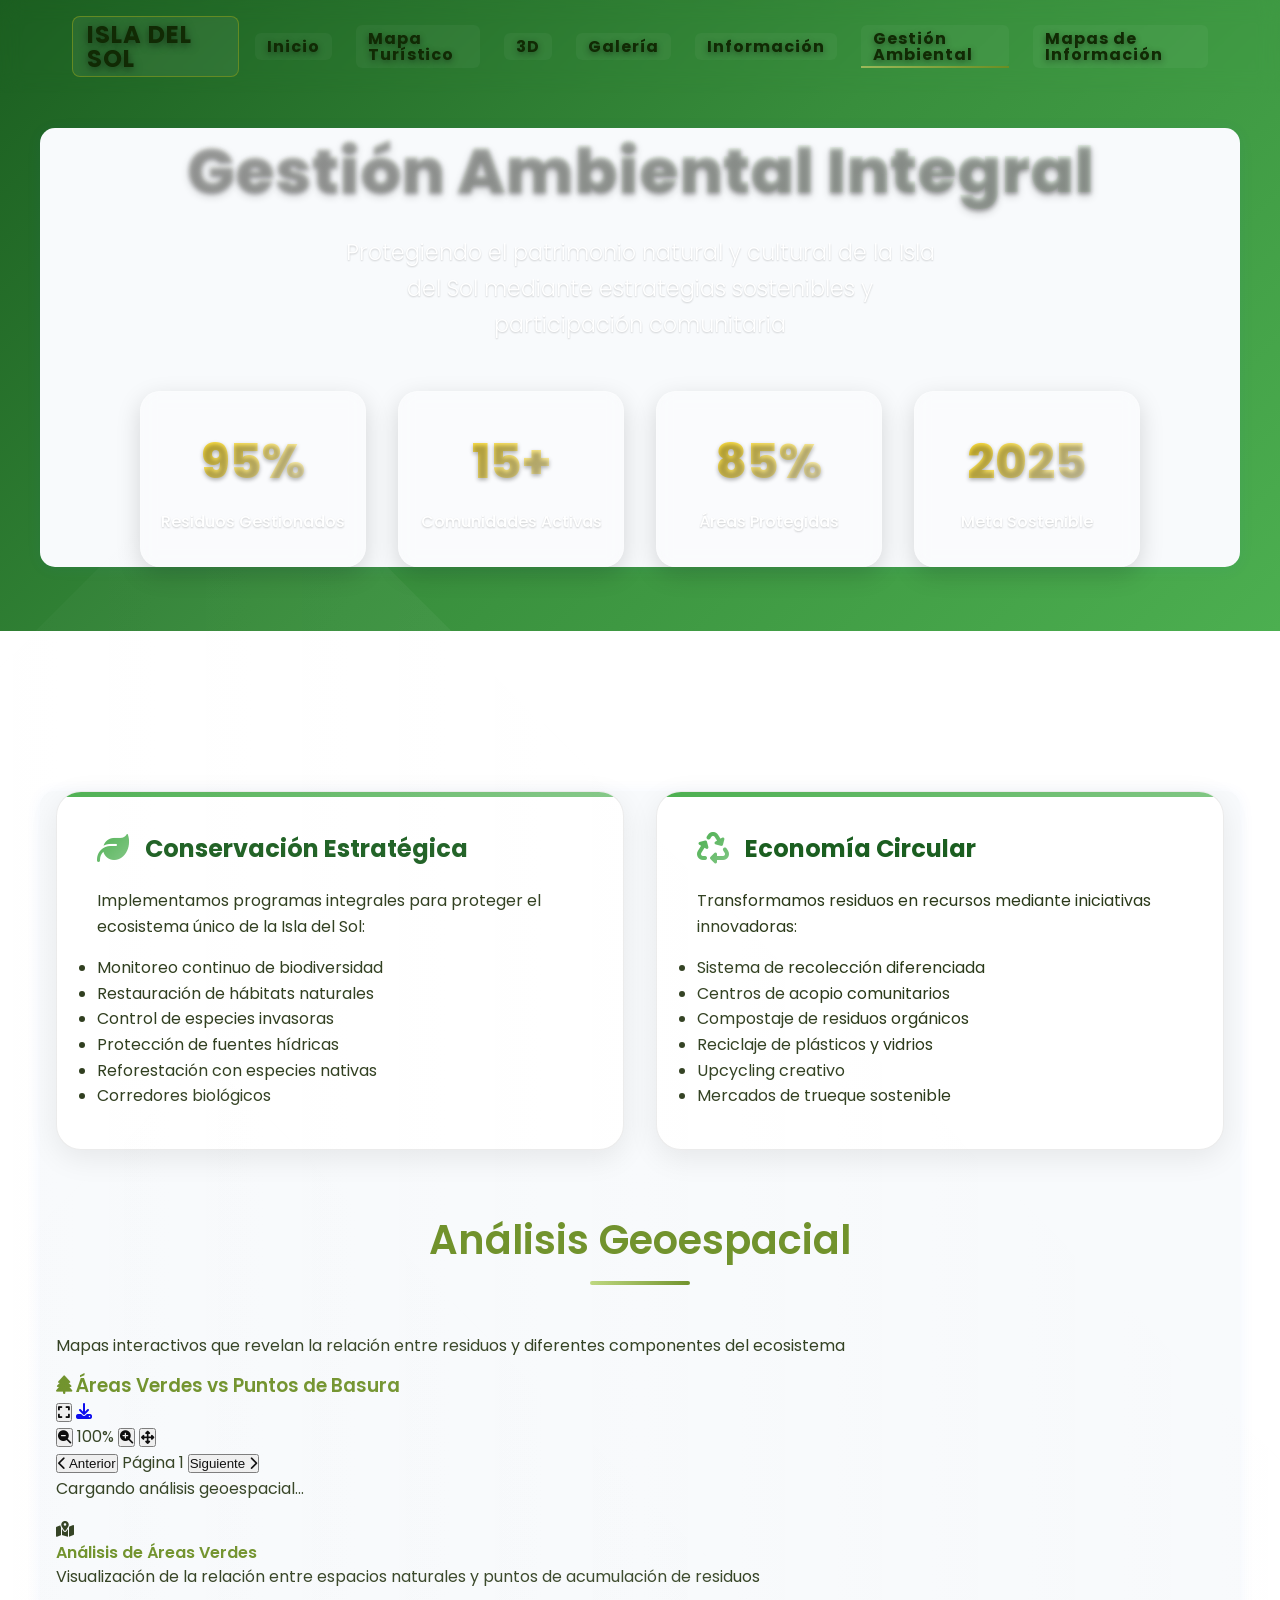
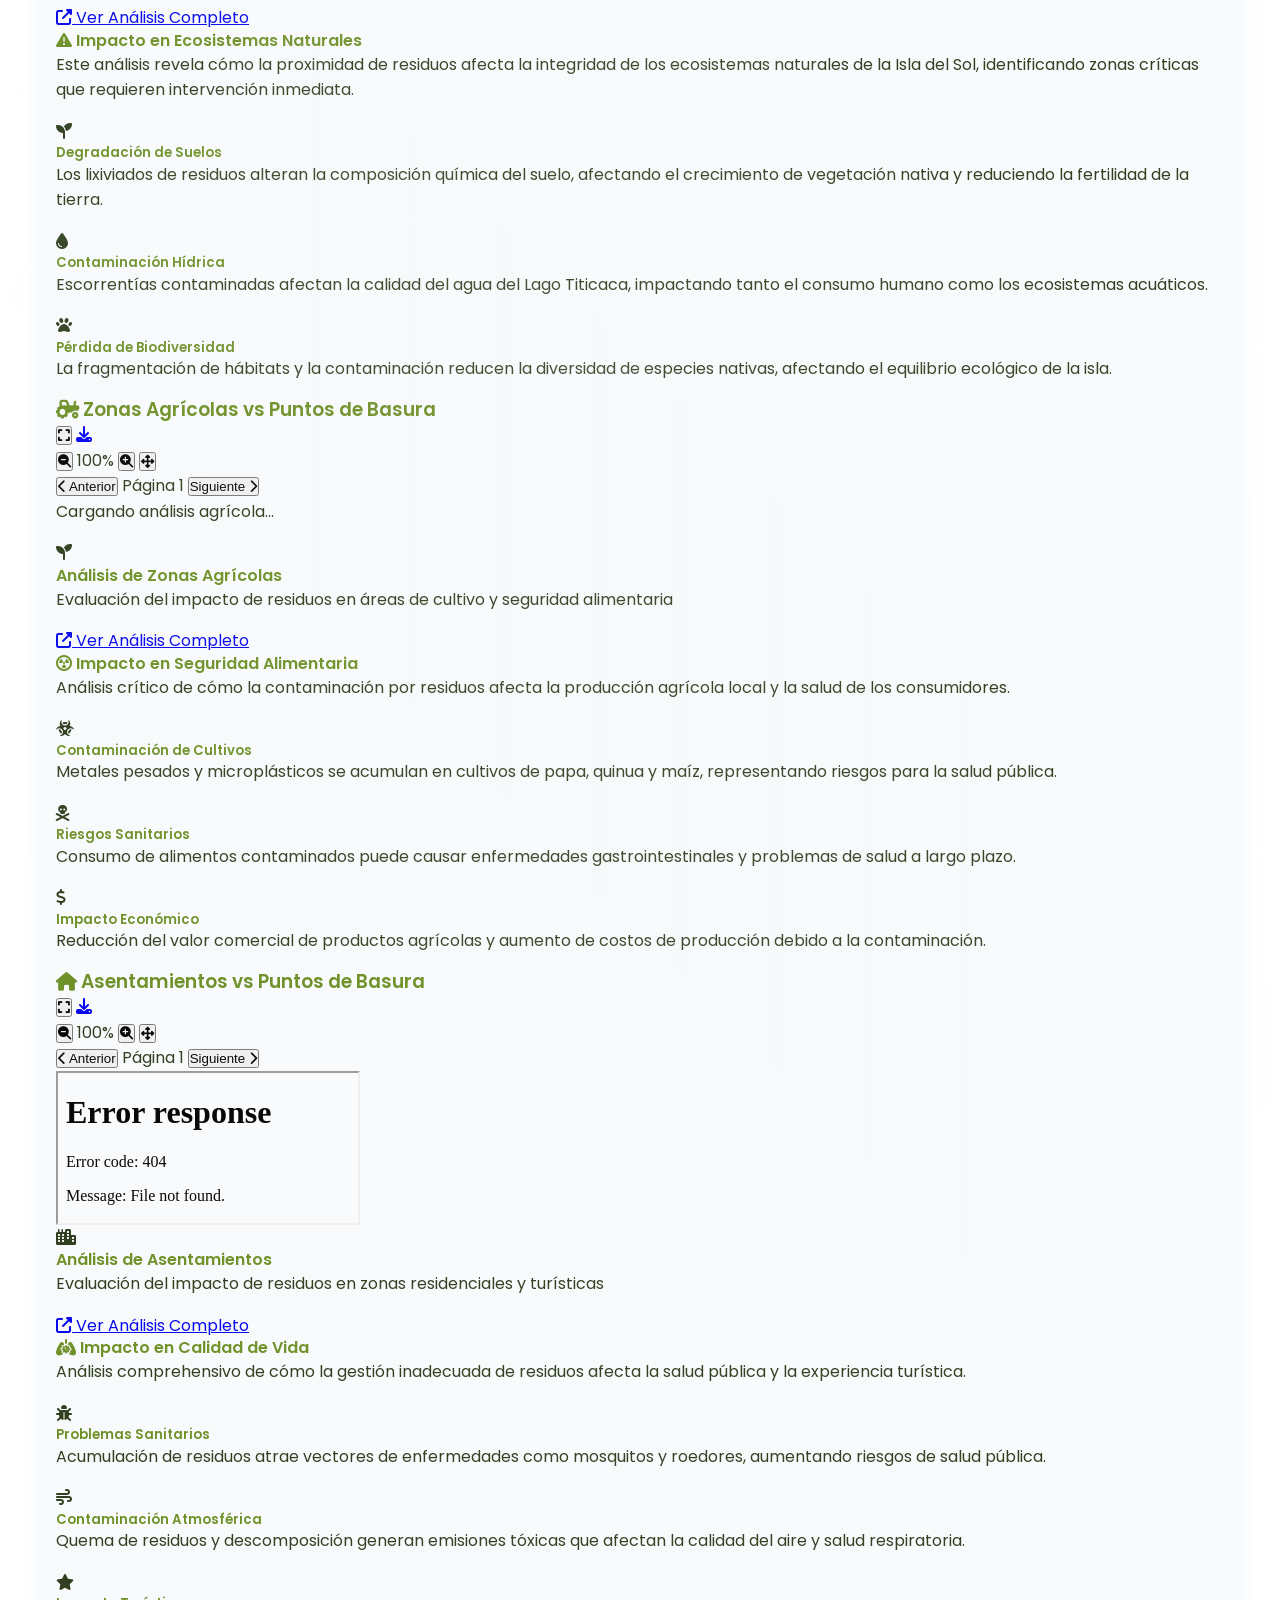
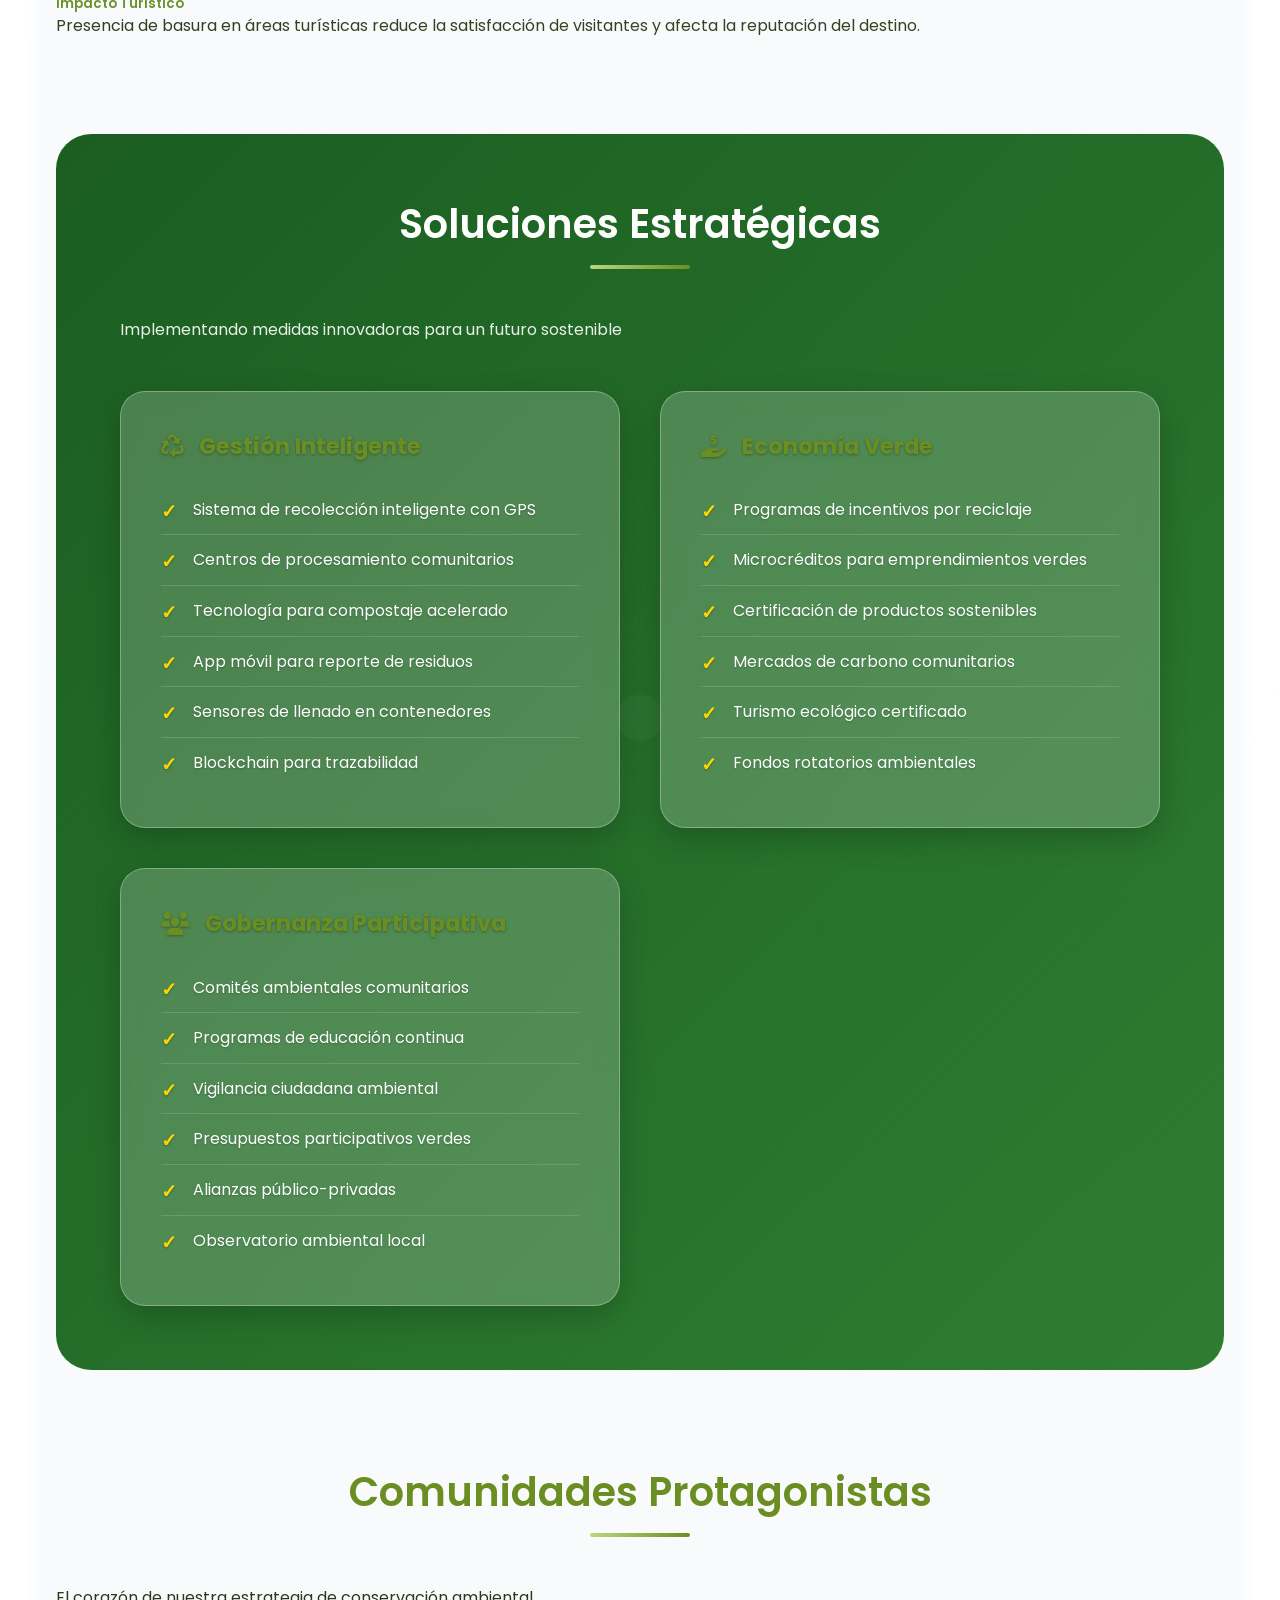
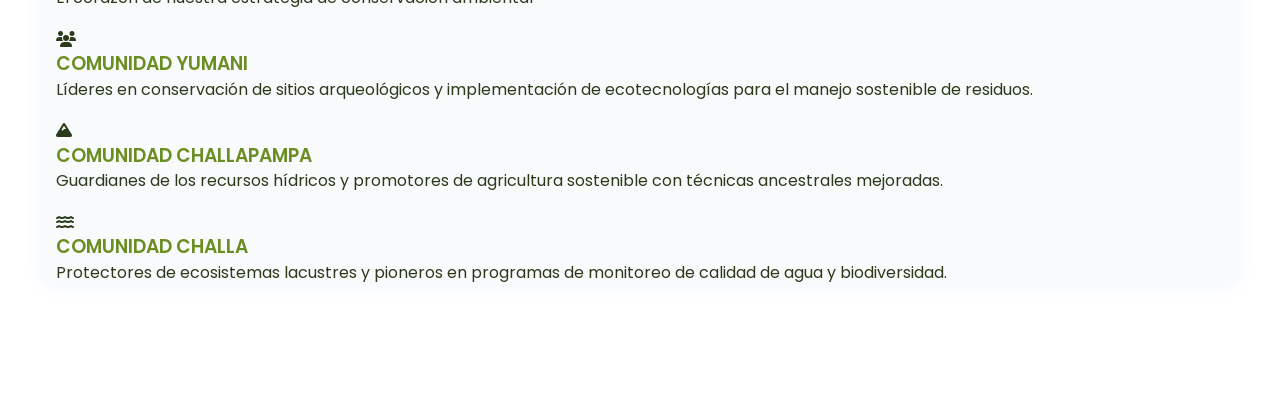
==== commit be6be475: "Update gestion-ambiental.html" ====
--- a/PAGINA WEB/gestion-ambiental.html
+++ b/PAGINA WEB/gestion-ambiental.html
@@ -1,3 +1,4 @@
+
 <!DOCTYPE html>
 <html lang="es">
 <head>
@@ -18,7 +19,7 @@
   <link href="https://fonts.googleapis.com/css2?family=Poppins:wght@300;400;500;600;700;800;900&display=swap" rel="stylesheet">
   <link rel="stylesheet" href="https://unpkg.com/aos@next/dist/aos.css" />
 
-  <!-- ESTILOS PREMIUM PARA GESTIÓN AMBIENTAL -->
+  <!-- ESTILOS MEJORADOS PARA CLARIDAD VISUAL -->
   <style>
     :root {
       --primary-green: #1b5e20;
@@ -37,7 +38,7 @@
       --shadow-strong: 0 25px 60px rgba(0, 0, 0, 0.15);
     }
 
-    /* HERO SECTION MEJORADA */
+    /* HERO SECTION MEJORADA - MÁS NÍTIDA */
     .environment-hero {
       background: var(--gradient-hero);
       color: white;
@@ -53,13 +54,14 @@
       left: 0;
       right: 0;
       bottom: 0;
-      background: url('data:image/svg+xml,<svg xmlns="http://www.w3.org/2000/svg" viewBox="0 0 1000 1000" opacity="0.1"><path fill="white" d="M500,250c138,0,250,112,250,250S638,750,500,750S250,638,250,500S362,250,500,250z"/></svg>') repeat;
+      /* Reducir opacidad del patrón de fondo */
+      background: url('data:image/svg+xml,<svg xmlns="http://www.w3.org/2000/svg" viewBox="0 0 1000 1000" opacity="0.05"><path fill="white" d="M500,250c138,0,250,112,250,250S638,750,500,750S250,638,250,500S362,250,500,250z"/></svg>') repeat;
       animation: float 20s infinite linear;
     }
 
     @keyframes float {
       0% { transform: translateY(0px) rotate(0deg); }
-      50% { transform: translateY(-20px) rotate(180deg); }
+      50% { transform: translateY(-10px) rotate(180deg); } /* Movimiento más sutil */
       100% { transform: translateY(0px) rotate(360deg); }
     }
 
@@ -78,18 +80,22 @@
       -webkit-text-fill-color: transparent;
       background-clip: text;
       text-shadow: 0 4px 20px rgba(0, 0, 0, 0.3);
+      /* Añadir contorno sutil para mejor legibilidad */
+      text-shadow: 0 2px 4px rgba(0, 0, 0, 0.3), 0 4px 8px rgba(0, 0, 0, 0.2);
     }
 
     .hero-subtitle {
       font-size: 1.4rem;
       font-weight: 300;
       margin-bottom: 2rem;
-      opacity: 0.9;
+      opacity: 0.95; /* Mayor opacidad para mejor legibilidad */
       max-width: 600px;
       margin-left: auto;
       margin-right: auto;
-    }
-
+      text-shadow: 0 1px 2px rgba(0, 0, 0, 0.2); /* Sombra de texto para contraste */
+    }
+
+    /* ESTADÍSTICAS MEJORADAS - MENOS BORROSAS */
     .hero-stats {
       display: grid;
       grid-template-columns: repeat(4, 1fr);
@@ -103,16 +109,22 @@
     .stat-item {
       text-align: center;
       padding: 2rem 1rem;
-      background: rgba(255, 255, 255, 0.1);
-      backdrop-filter: blur(20px);
+      /* Reducir significativamente el desenfoque */
+      background: rgba(255, 255, 255, 0.25); /* Fondo más sólido */
+      backdrop-filter: blur(8px); /* Reducir blur significativamente */
+      -webkit-backdrop-filter: blur(8px);
       border-radius: 20px;
-      border: 1px solid rgba(255, 255, 255, 0.2);
+      border: 1px solid rgba(255, 255, 255, 0.3); /* Borde más definido */
       transition: all 0.3s ease;
+      /* Añadir sombra para mejor definición */
+      box-shadow: 0 8px 25px rgba(0, 0, 0, 0.15);
     }
 
     .stat-item:hover {
       transform: translateY(-10px);
-      background: rgba(255, 255, 255, 0.15);
+      background: rgba(255, 255, 255, 0.35);
+      backdrop-filter: blur(12px); /* Incremento moderado en hover */
+      box-shadow: 0 15px 35px rgba(0, 0, 0, 0.2);
     }
 
     .stat-number {
@@ -123,15 +135,18 @@
       -webkit-background-clip: text;
       -webkit-text-fill-color: transparent;
       background-clip: text;
+      /* Mejorar legibilidad del texto */
+      text-shadow: 0 2px 4px rgba(0, 0, 0, 0.3);
     }
 
     .stat-label {
       font-size: 1rem;
-      opacity: 0.9;
+      opacity: 0.95; /* Mayor opacidad */
       font-weight: 500;
-    }
-
-    /* TARJETAS DE INFORMACIÓN MEJORADAS */
+      text-shadow: 0 1px 2px rgba(0, 0, 0, 0.2);
+    }
+
+    /* TARJETAS DE INFORMACIÓN MÁS DEFINIDAS */
     .info-cards-premium {
       display: grid;
       grid-template-columns: repeat(auto-fit, minmax(350px, 1fr));
@@ -145,7 +160,7 @@
       padding: 2.5rem;
       box-shadow: var(--shadow-soft);
       transition: all 0.4s cubic-bezier(0.175, 0.885, 0.32, 1.275);
-      border: 1px solid rgba(0, 0, 0, 0.05);
+      border: 1px solid rgba(0, 0, 0, 0.08); /* Borde más definido */
       position: relative;
       overflow: hidden;
     }
@@ -183,340 +198,7 @@
       font-size: 2rem;
     }
 
-    .premium-card ul {
-      list-style: none;
-      padding: 0;
-    }
-
-    .premium-card li {
-      padding: 0.75rem 0;
-      border-bottom: 1px solid rgba(0, 0, 0, 0.05);
-      position: relative;
-      padding-left: 2rem;
-    }
-
-    .premium-card li:last-child {
-      border-bottom: none;
-    }
-
-    .premium-card li::before {
-      content: '✓';
-      position: absolute;
-      left: 0;
-      color: var(--accent-green);
-      font-weight: bold;
-      font-size: 1.2rem;
-    }
-
-    /* MAPAS PREMIUM */
-    .environment-maps-premium {
-      margin: 6rem 0;
-    }
-
-    .map-layout-premium {
-      display: grid;
-      grid-template-columns: 1fr 1fr;
-      gap: 4rem;
-      margin: 4rem 0;
-      align-items: start;
-    }
-
-    .map-container-premium {
-      background: white;
-      border-radius: 25px;
-      overflow: hidden;
-      box-shadow: var(--shadow-medium);
-      transition: all 0.4s ease;
-      border: 1px solid rgba(0, 0, 0, 0.05);
-    }
-
-    .map-container-premium:hover {
-      transform: translateY(-10px);
-      box-shadow: var(--shadow-strong);
-    }
-
-    .map-header-premium {
-      background: var(--gradient-primary);
-      color: white;
-      padding: 2rem;
-      position: relative;
-      overflow: hidden;
-    }
-
-    .map-header-premium::before {
-      content: '';
-      position: absolute;
-      top: -50%;
-      left: -50%;
-      width: 200%;
-      height: 200%;
-      background: linear-gradient(45deg, transparent, rgba(255,255,255,0.1), transparent);
-      transform: rotate(45deg);
-      animation: shine 3s infinite linear;
-    }
-
-    @keyframes shine {
-      0% { transform: rotate(45deg) translateX(-100%); }
-      100% { transform: rotate(45deg) translateX(100%); }
-    }
-
-    .map-header-premium h3 {
-      margin: 0;
-      font-size: 1.4rem;
-      font-weight: 700;
-      position: relative;
-      z-index: 2;
-      display: flex;
-      align-items: center;
-      gap: 1rem;
-    }
-
-    .map-actions-premium {
-      display: flex;
-      gap: 0.75rem;
-      margin-top: 1rem;
-      position: relative;
-      z-index: 2;
-    }
-
-    .map-btn-premium {
-      background: rgba(255, 255, 255, 0.2);
-      border: none;
-      color: white;
-      width: 45px;
-      height: 45px;
-      border-radius: 12px;
-      display: flex;
-      align-items: center;
-      justify-content: center;
-      cursor: pointer;
-      transition: all 0.3s ease;
-      backdrop-filter: blur(10px);
-    }
-
-    .map-btn-premium:hover {
-      background: rgba(255, 255, 255, 0.3);
-      transform: scale(1.1) rotate(5deg);
-    }
-
-    /* CONTENEDOR DE PDF PREMIUM */
-    .map-content-premium {
-      height: 600px;
-      background: #f8f9fa;
-      position: relative;
-      display: flex;
-      flex-direction: column;
-    }
-
-    .pdf-controls-premium {
-      background: white;
-      padding: 1.5rem;
-      display: flex;
-      justify-content: space-between;
-      align-items: center;
-      border-bottom: 2px solid var(--light-green);
-    }
-
-    .pdf-zoom-controls-premium {
-      display: flex;
-      gap: 0.75rem;
-      align-items: center;
-    }
-
-    .zoom-btn-premium {
-      background: var(--light-green);
-      border: 2px solid var(--accent-green);
-      width: 45px;
-      height: 45px;
-      border-radius: 12px;
-      display: flex;
-      align-items: center;
-      justify-content: center;
-      cursor: pointer;
-      transition: all 0.3s ease;
-      color: var(--primary-green);
-      font-weight: 600;
-    }
-
-    .zoom-btn-premium:hover {
-      background: var(--accent-green);
-      color: white;
-      transform: scale(1.1);
-    }
-
-    .zoom-level-premium {
-      font-weight: 700;
-      color: var(--primary-green);
-      min-width: 70px;
-      text-align: center;
-      font-size: 1.1rem;
-    }
-
-    .pdf-nav-controls-premium {
-      display: flex;
-      gap: 0.75rem;
-      align-items: center;
-    }
-
-    .nav-btn-premium {
-      background: var(--light-green);
-      border: 2px solid var(--accent-green);
-      padding: 0.75rem 1.5rem;
-      border-radius: 12px;
-      cursor: pointer;
-      transition: all 0.3s ease;
-      font-weight: 600;
-      color: var(--primary-green);
-      display: flex;
-      align-items: center;
-      gap: 0.5rem;
-    }
-
-    .nav-btn-premium:hover {
-      background: var(--accent-green);
-      color: white;
-      transform: translateY(-2px);
-    }
-
-    .pdf-viewer-container-premium {
-      flex: 1;
-      position: relative;
-      overflow: hidden;
-    }
-
-    .pdf-viewer-enhanced-premium {
-      width: 100%;
-      height: 100%;
-      border: none;
-      background: white;
-    }
-
-    /* ESTADOS DE CARGA PREMIUM */
-    .pdf-loading-premium {
-      display: flex;
-      flex-direction: column;
-      align-items: center;
-      justify-content: center;
-      height: 100%;
-      color: var(--primary-green);
-      background: white;
-    }
-
-    .loading-spinner-premium {
-      border: 4px solid #f3f3f3;
-      border-top: 4px solid var(--accent-green);
-      border-radius: 50%;
-      width: 60px;
-      height: 60px;
-      animation: spin 1.5s linear infinite;
-      margin-bottom: 1.5rem;
-    }
-
-    .pdf-fallback-premium {
-      display: none;
-      flex-direction: column;
-      align-items: center;
-      justify-content: center;
-      height: 100%;
-      padding: 3rem;
-      text-align: center;
-      color: var(--primary-green);
-      background: white;
-    }
-
-    .pdf-fallback-premium i {
-      font-size: 5rem;
-      margin-bottom: 2rem;
-      color: var(--accent-green);
-      opacity: 0.7;
-    }
-
-    .map-download-premium {
-      display: inline-block;
-      background: var(--gradient-primary);
-      color: white;
-      padding: 1rem 2rem;
-      border-radius: 12px;
-      text-decoration: none;
-      margin-top: 1.5rem;
-      transition: all 0.3s ease;
-      font-weight: 600;
-      box-shadow: var(--shadow-soft);
-    }
-
-    .map-download-premium:hover {
-      transform: translateY(-3px);
-      box-shadow: var(--shadow-medium);
-    }
-
-    /* DESCRIPCIÓN PREMIUM */
-    .map-description-premium {
-      padding: 2.5rem;
-      background: white;
-      border-radius: 25px;
-      box-shadow: var(--shadow-soft);
-      border: 1px solid rgba(0, 0, 0, 0.05);
-    }
-
-    .map-description-premium h4 {
-      color: var(--primary-green);
-      margin-bottom: 1.5rem;
-      font-size: 1.5rem;
-      font-weight: 700;
-      display: flex;
-      align-items: center;
-      gap: 1rem;
-    }
-
-    .impact-analysis-premium {
-      margin-top: 2rem;
-    }
-
-    .impact-item-premium {
-      display: flex;
-      align-items: flex-start;
-      margin-bottom: 2rem;
-      padding: 2rem;
-      background: var(--light-green);
-      border-radius: 20px;
-      border-left: 6px solid var(--accent-green);
-      transition: all 0.3s ease;
-    }
-
-    .impact-item-premium:hover {
-      transform: translateX(10px);
-      box-shadow: var(--shadow-soft);
-    }
-
-    .impact-icon-premium {
-      background: var(--gradient-accent);
-      color: white;
-      width: 60px;
-      height: 60px;
-      border-radius: 15px;
-      display: flex;
-      align-items: center;
-      justify-content: center;
-      margin-right: 1.5rem;
-      flex-shrink: 0;
-      font-size: 1.5rem;
-    }
-
-    .impact-content-premium h5 {
-      margin: 0 0 0.75rem 0;
-      color: var(--dark-green);
-      font-size: 1.2rem;
-      font-weight: 700;
-    }
-
-    .impact-content-premium p {
-      margin: 0;
-      color: #555;
-      line-height: 1.6;
-      font-size: 1rem;
-    }
-
-    /* SOLUCIONES PREMIUM */
+    /* MEJORAS EN SECCIÓN DE SOLUCIONES - MENOS BORROSA */
     .solutions-section-premium {
       margin: 6rem 0;
       padding: 4rem;
@@ -534,7 +216,8 @@
       left: 0;
       right: 0;
       bottom: 0;
-      background: url('data:image/svg+xml,<svg xmlns="http://www.w3.org/2000/svg" viewBox="0 0 100 100" opacity="0.05"><circle cx="50" cy="50" r="2" fill="white"/></svg>') repeat;
+      /* Reducir opacidad del patrón de fondo */
+      background: url('data:image/svg+xml,<svg xmlns="http://www.w3.org/2000/svg" viewBox="0 0 100 100" opacity="0.03"><circle cx="50" cy="50" r="2" fill="white"/></svg>') repeat;
     }
 
     .solutions-grid-premium {
@@ -547,17 +230,23 @@
     }
 
     .solution-card-premium {
-      background: rgba(255, 255, 255, 0.1);
-      backdrop-filter: blur(20px);
+      /* Reducir desenfoque y aumentar opacidad del fondo */
+      background: rgba(255, 255, 255, 0.2); /* Mayor opacidad */
+      backdrop-filter: blur(10px); /* Reducir blur significativamente */
+      -webkit-backdrop-filter: blur(10px);
       padding: 2.5rem;
       border-radius: 25px;
-      border: 1px solid rgba(255, 255, 255, 0.2);
+      border: 1px solid rgba(255, 255, 255, 0.3); /* Borde más definido */
       transition: all 0.4s ease;
+      /* Añadir sombra para mejor definición */
+      box-shadow: 0 10px 30px rgba(0, 0, 0, 0.2);
     }
 
     .solution-card-premium:hover {
       transform: translateY(-15px);
-      background: rgba(255, 255, 255, 0.15);
+      background: rgba(255, 255, 255, 0.25);
+      backdrop-filter: blur(15px); /* Incremento moderado en hover */
+      box-shadow: 0 20px 40px rgba(0, 0, 0, 0.3);
     }
 
     .solution-card-premium h4 {
@@ -567,6 +256,7 @@
       display: flex;
       align-items: center;
       gap: 1rem;
+      text-shadow: 0 1px 3px rgba(0, 0, 0, 0.3); /* Sombra para mejor legibilidad */
     }
 
     .solution-card-premium ul {
@@ -576,9 +266,10 @@
 
     .solution-card-premium li {
       padding: 0.75rem 0;
-      border-bottom: 1px solid rgba(255, 255, 255, 0.1);
+      border-bottom: 1px solid rgba(255, 255, 255, 0.15);
       position: relative;
       padding-left: 2rem;
+      text-shadow: 0 1px 2px rgba(0, 0, 0, 0.2); /* Sombra para mejor legibilidad */
     }
 
     .solution-card-premium li:last-child {
@@ -592,70 +283,28 @@
       color: var(--gold);
       font-weight: bold;
       font-size: 1.2rem;
-    }
-
-    /* COMUNIDADES PREMIUM */
-    .communities-section-premium {
-      margin: 6rem 0;
-    }
-
-    .communities-grid-premium {
-      display: grid;
-      grid-template-columns: repeat(auto-fit, minmax(280px, 1fr));
-      gap: 2rem;
-      margin-top: 3rem;
-    }
-
-    .community-card-premium {
-      background: white;
-      padding: 2.5rem;
-      border-radius: 25px;
-      text-align: center;
-      box-shadow: var(--shadow-soft);
-      transition: all 0.4s ease;
-      border: 1px solid rgba(0, 0, 0, 0.05);
-      position: relative;
-      overflow: hidden;
-    }
-
-    .community-card-premium::before {
+      text-shadow: 0 1px 2px rgba(0, 0, 0, 0.3);
+    }
+
+    /* MEJORAS EN EFECTOS DE ANIMACIÓN */
+    .map-header-premium::before {
       content: '';
       position: absolute;
-      top: 0;
-      left: 0;
-      right: 0;
-      height: 5px;
-      background: var(--gradient-accent);
-    }
-
-    .community-card-premium:hover {
-      transform: translateY(-15px) scale(1.05);
-      box-shadow: var(--shadow-strong);
-    }
-
-    .community-icon-premium {
-      font-size: 4rem;
-      margin-bottom: 1.5rem;
-      background: var(--gradient-accent);
-      -webkit-background-clip: text;
-      -webkit-text-fill-color: transparent;
-      background-clip: text;
-    }
-
-    .community-name-premium {
-      font-size: 1.5rem;
-      font-weight: 700;
-      color: var(--primary-green);
-      margin-bottom: 1rem;
-    }
-
-    .community-role-premium {
-      color: #666;
-      font-size: 1rem;
-      line-height: 1.6;
-    }
-
-    /* RESPONSIVE */
+      top: -50%;
+      left: -50%;
+      width: 200%;
+      height: 200%;
+      background: linear-gradient(45deg, transparent, rgba(255,255,255,0.05), transparent); /* Reducir opacidad */
+      transform: rotate(45deg);
+      animation: shine 6s infinite linear; /* Animación más lenta */
+    }
+
+    @keyframes shine {
+      0% { transform: rotate(45deg) translateX(-100%); }
+      100% { transform: rotate(45deg) translateX(100%); }
+    }
+
+    /* MEJORAS RESPONSIVE */
     @media (max-width: 1200px) {
       .hero-stats {
         grid-template-columns: repeat(2, 1fr);
@@ -685,6 +334,12 @@
       .hero-title {
         font-size: 3rem;
       }
+      
+      /* Reducir aún más el blur en móviles */
+      .stat-item, .solution-card-premium {
+        backdrop-filter: blur(5px);
+        -webkit-backdrop-filter: blur(5px);
+      }
     }
 
     @media (max-width: 768px) {
@@ -707,40 +362,26 @@
       .info-cards-premium {
         grid-template-columns: 1fr;
       }
-    }
-
-    /* ANIMACIONES ADICIONALES */
-    .fade-in-up {
-      animation: fadeInUp 1s ease-out;
-    }
-
-    @keyframes fadeInUp {
-      from {
-        opacity: 0;
-        transform: translateY(50px);
-      }
-      to {
-        opacity: 1;
-        transform: translateY(0);
-      }
-    }
-
-    .pulse-glow {
-      animation: pulseGlow 2s infinite;
-    }
-
-    @keyframes pulseGlow {
-      0%, 100% {
-        box-shadow: 0 0 20px rgba(76, 175, 80, 0.3);
-      }
-      50% {
-        box-shadow: 0 0 40px rgba(76, 175, 80, 0.6);
-      }
+      
+      /* Eliminar blur en móviles si persiste el problema */
+      .stat-item, .solution-card-premium {
+        backdrop-filter: none;
+        -webkit-backdrop-filter: none;
+        background: rgba(255, 255, 255, 0.4); /* Fondo más sólido */
+      }
+    }
+
+    /* CLASE ADICIONAL PARA ELEMENTOS CRÍTICOS */
+    .enhanced-clarity {
+      -webkit-font-smoothing: antialiased;
+      -moz-osx-font-smoothing: grayscale;
+      text-rendering: optimizeLegibility;
+      image-rendering: -webkit-optimize-contrast;
+      image-rendering: crisp-edges;
     }
   </style>
 </head>
-<body>
-  <a class="skip-link" href="#main">Saltar al contenido</a>
+<body class="enhanced-clarity">
   
   <!-- Navigation -->
   <nav class="navbar">
@@ -1418,4 +1059,5 @@
     }, 8000);
   </script>
 </body>
-</html>+
+</html>
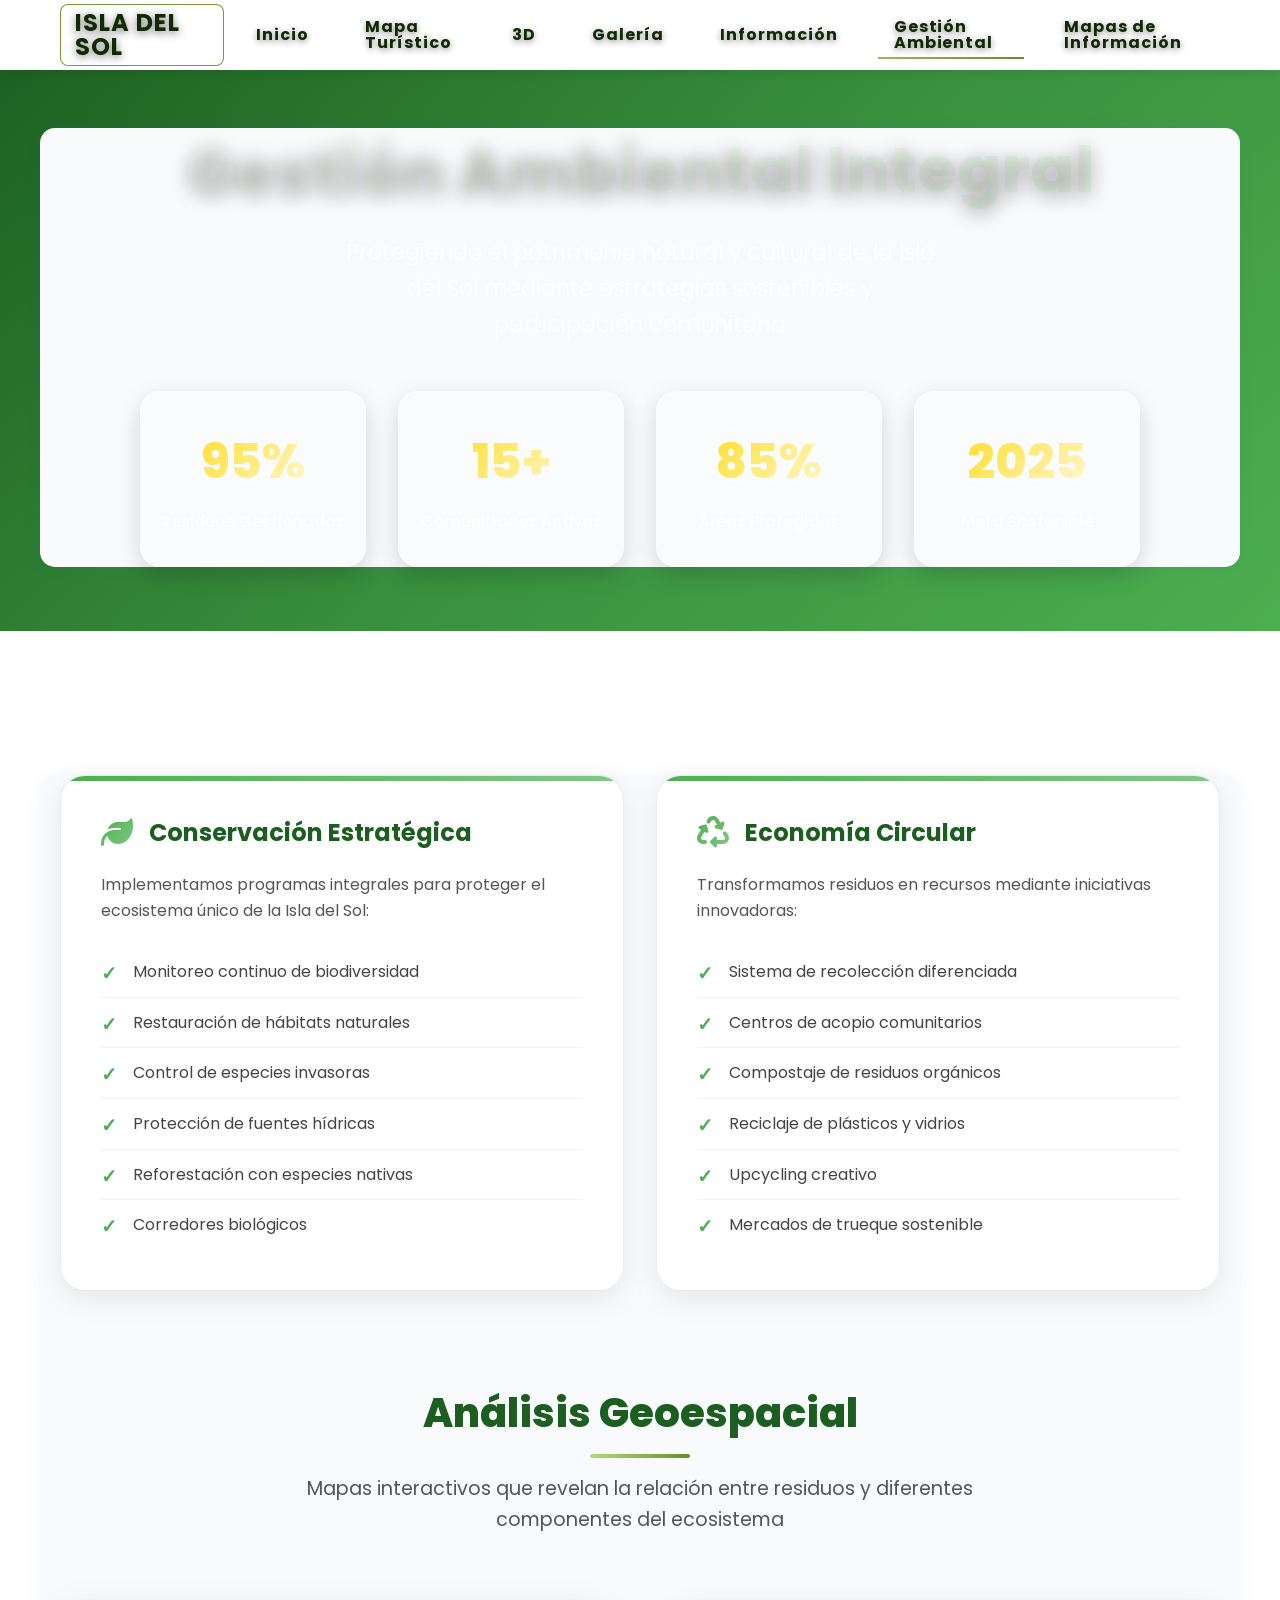
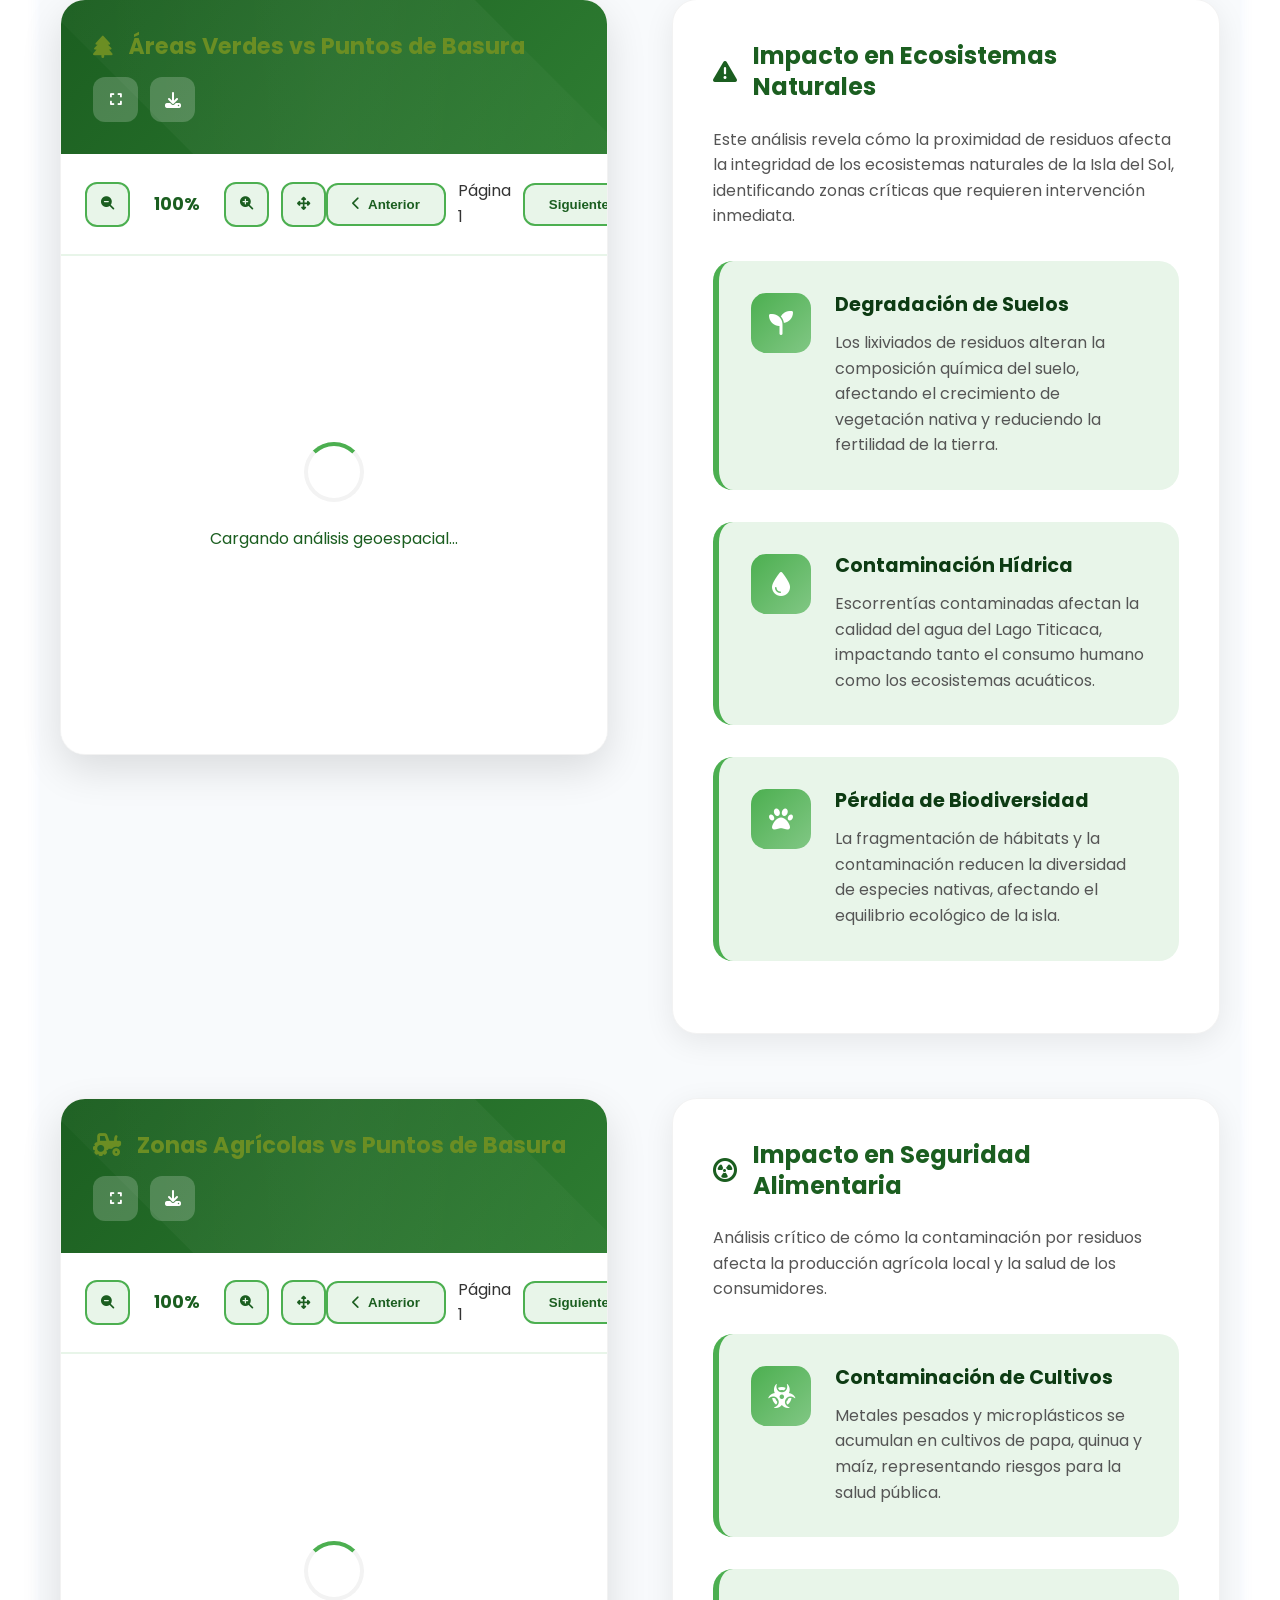
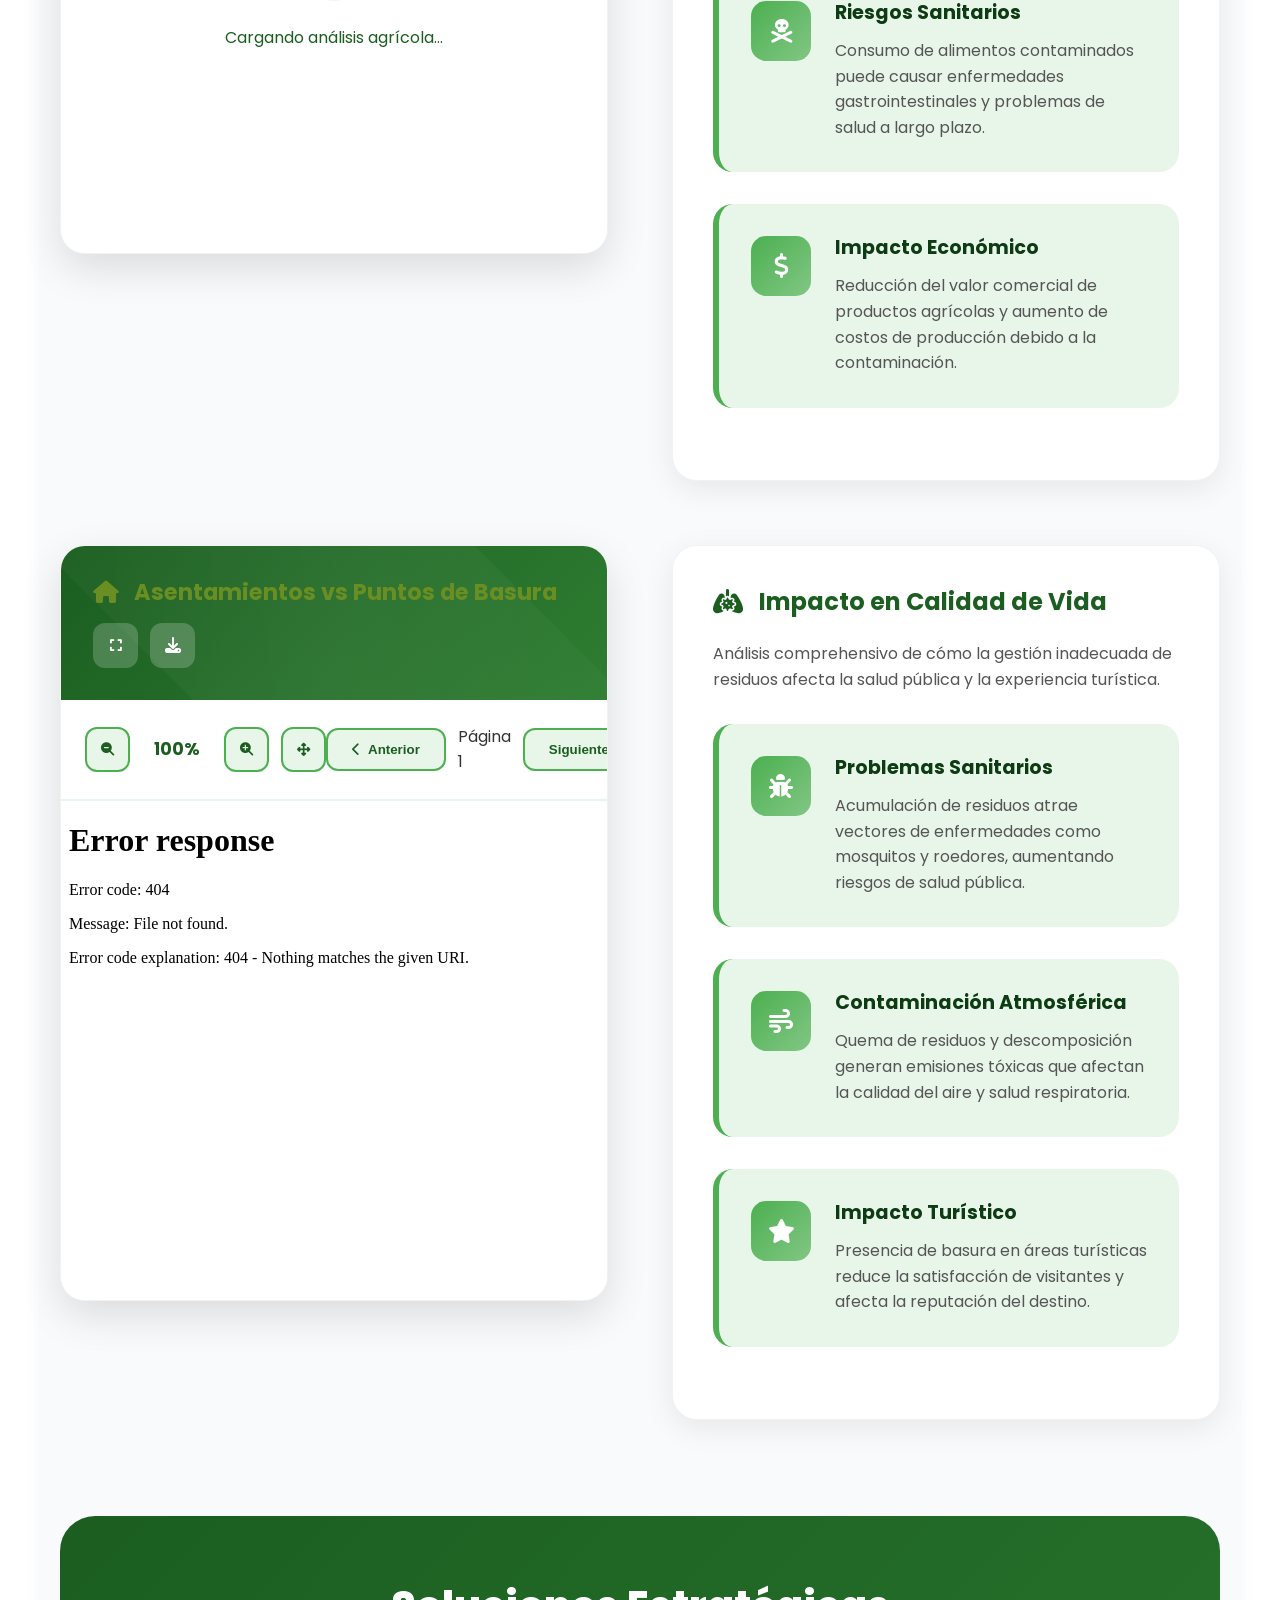
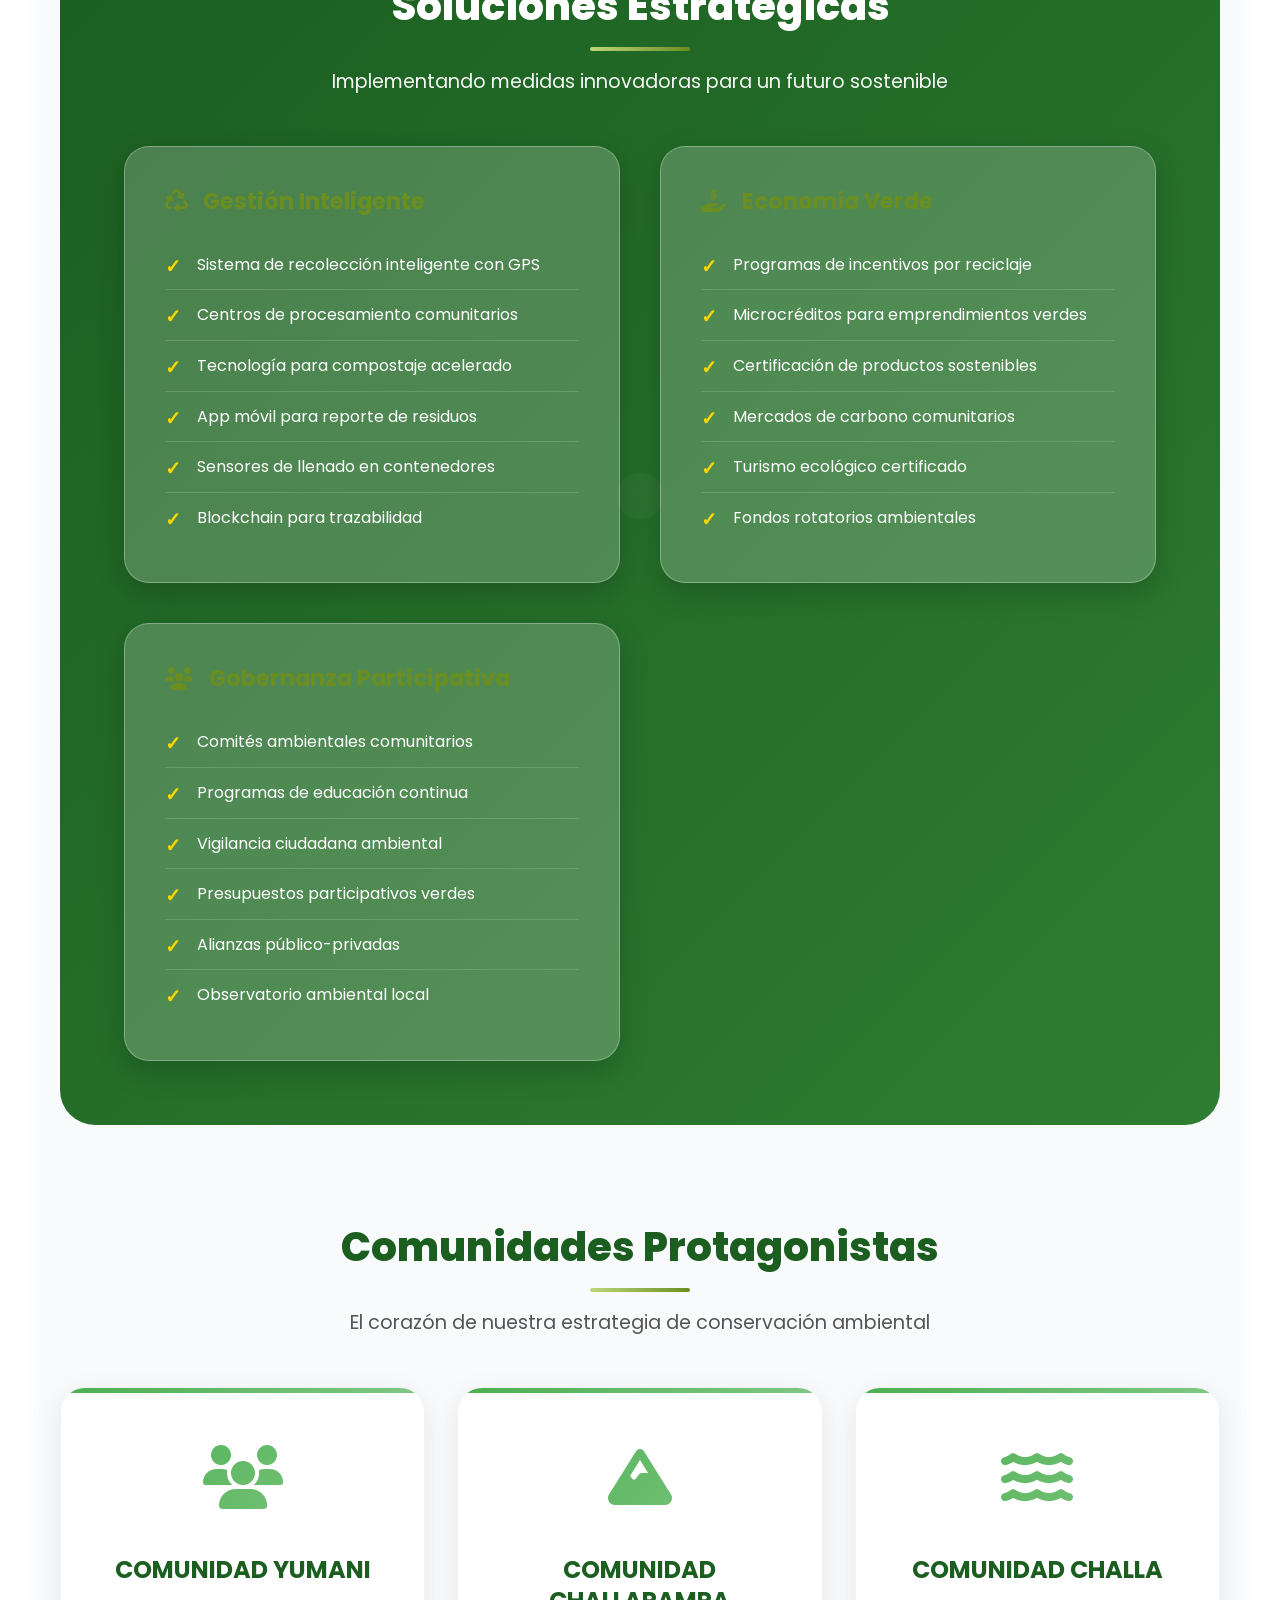
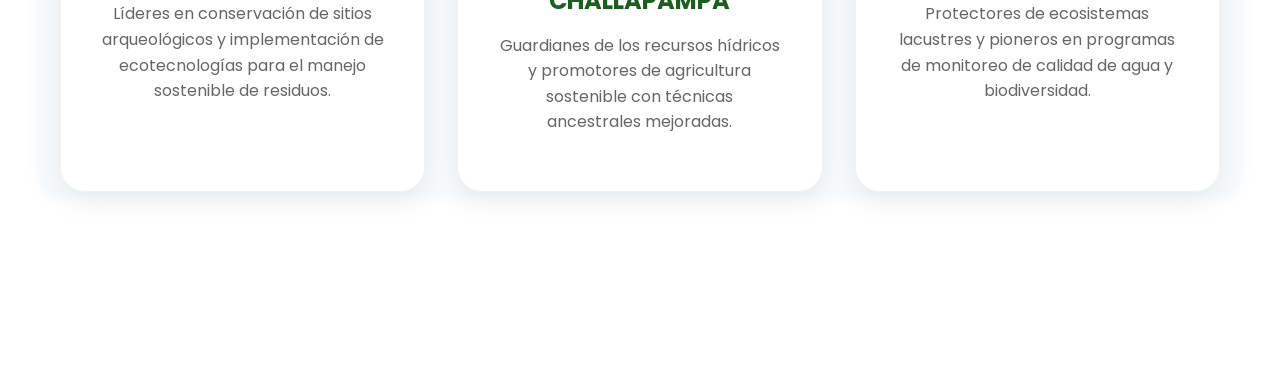
==== commit 09aef194: "Update gestion-ambiental.html" ====
--- a/PAGINA WEB/gestion-ambiental.html
+++ b/PAGINA WEB/gestion-ambiental.html
@@ -1,4 +1,3 @@
-
 <!DOCTYPE html>
 <html lang="es">
 <head>
@@ -19,7 +18,7 @@
   <link href="https://fonts.googleapis.com/css2?family=Poppins:wght@300;400;500;600;700;800;900&display=swap" rel="stylesheet">
   <link rel="stylesheet" href="https://unpkg.com/aos@next/dist/aos.css" />
 
-  <!-- ESTILOS MEJORADOS PARA CLARIDAD VISUAL -->
+  <!-- ESTILOS PREMIUM MEJORADOS - SIN OPACIDAD EXCESIVA -->
   <style>
     :root {
       --primary-green: #1b5e20;
@@ -38,7 +37,50 @@
       --shadow-strong: 0 25px 60px rgba(0, 0, 0, 0.15);
     }
 
-    /* HERO SECTION MEJORADA - MÁS NÍTIDA */
+    /* RESET Y ESTILOS BASE */
+    * {
+      margin: 0;
+      padding: 0;
+      box-sizing: border-box;
+    }
+
+    body {
+      font-family: 'Poppins', sans-serif;
+      line-height: 1.6;
+      color: #333;
+      overflow-x: hidden;
+      background-color: #f8f9fa;
+    }
+
+    .container {
+      max-width: 1200px;
+      margin: 0 auto;
+      padding: 0 20px;
+    }
+
+    .section {
+      padding: 5rem 0;
+    }
+
+    .section-title {
+      font-size: 2.5rem;
+      font-weight: 800;
+      text-align: center;
+      margin-bottom: 1rem;
+      color: var(--primary-green);
+    }
+
+    .section-description {
+      font-size: 1.2rem;
+      text-align: center;
+      margin-bottom: 3rem;
+      color: #555;
+      max-width: 800px;
+      margin-left: auto;
+      margin-right: auto;
+    }
+
+    /* HERO SECTION MEJORADA - SIN BORROSIDAD */
     .environment-hero {
       background: var(--gradient-hero);
       color: white;
@@ -54,14 +96,13 @@
       left: 0;
       right: 0;
       bottom: 0;
-      /* Reducir opacidad del patrón de fondo */
       background: url('data:image/svg+xml,<svg xmlns="http://www.w3.org/2000/svg" viewBox="0 0 1000 1000" opacity="0.05"><path fill="white" d="M500,250c138,0,250,112,250,250S638,750,500,750S250,638,250,500S362,250,500,250z"/></svg>') repeat;
       animation: float 20s infinite linear;
     }
 
     @keyframes float {
       0% { transform: translateY(0px) rotate(0deg); }
-      50% { transform: translateY(-10px) rotate(180deg); } /* Movimiento más sutil */
+      50% { transform: translateY(-10px) rotate(180deg); }
       100% { transform: translateY(0px) rotate(360deg); }
     }
 
@@ -80,22 +121,19 @@
       -webkit-text-fill-color: transparent;
       background-clip: text;
       text-shadow: 0 4px 20px rgba(0, 0, 0, 0.3);
-      /* Añadir contorno sutil para mejor legibilidad */
-      text-shadow: 0 2px 4px rgba(0, 0, 0, 0.3), 0 4px 8px rgba(0, 0, 0, 0.2);
     }
 
     .hero-subtitle {
       font-size: 1.4rem;
       font-weight: 300;
       margin-bottom: 2rem;
-      opacity: 0.95; /* Mayor opacidad para mejor legibilidad */
       max-width: 600px;
       margin-left: auto;
       margin-right: auto;
-      text-shadow: 0 1px 2px rgba(0, 0, 0, 0.2); /* Sombra de texto para contraste */
-    }
-
-    /* ESTADÍSTICAS MEJORADAS - MENOS BORROSAS */
+      color: rgba(255, 255, 255, 0.95);
+    }
+
+    /* ESTADÍSTICAS MEJORADAS - SIN BORROSIDAD */
     .hero-stats {
       display: grid;
       grid-template-columns: repeat(4, 1fr);
@@ -109,21 +147,16 @@
     .stat-item {
       text-align: center;
       padding: 2rem 1rem;
-      /* Reducir significativamente el desenfoque */
-      background: rgba(255, 255, 255, 0.25); /* Fondo más sólido */
-      backdrop-filter: blur(8px); /* Reducir blur significativamente */
-      -webkit-backdrop-filter: blur(8px);
+      background: rgba(255, 255, 255, 0.25);
       border-radius: 20px;
-      border: 1px solid rgba(255, 255, 255, 0.3); /* Borde más definido */
+      border: 1px solid rgba(255, 255, 255, 0.3);
       transition: all 0.3s ease;
-      /* Añadir sombra para mejor definición */
       box-shadow: 0 8px 25px rgba(0, 0, 0, 0.15);
     }
 
     .stat-item:hover {
       transform: translateY(-10px);
       background: rgba(255, 255, 255, 0.35);
-      backdrop-filter: blur(12px); /* Incremento moderado en hover */
       box-shadow: 0 15px 35px rgba(0, 0, 0, 0.2);
     }
 
@@ -135,18 +168,15 @@
       -webkit-background-clip: text;
       -webkit-text-fill-color: transparent;
       background-clip: text;
-      /* Mejorar legibilidad del texto */
-      text-shadow: 0 2px 4px rgba(0, 0, 0, 0.3);
     }
 
     .stat-label {
       font-size: 1rem;
-      opacity: 0.95; /* Mayor opacidad */
       font-weight: 500;
-      text-shadow: 0 1px 2px rgba(0, 0, 0, 0.2);
-    }
-
-    /* TARJETAS DE INFORMACIÓN MÁS DEFINIDAS */
+      color: rgba(255, 255, 255, 0.95);
+    }
+
+    /* TARJETAS DE INFORMACIÓN MEJORADAS */
     .info-cards-premium {
       display: grid;
       grid-template-columns: repeat(auto-fit, minmax(350px, 1fr));
@@ -160,7 +190,7 @@
       padding: 2.5rem;
       box-shadow: var(--shadow-soft);
       transition: all 0.4s cubic-bezier(0.175, 0.885, 0.32, 1.275);
-      border: 1px solid rgba(0, 0, 0, 0.08); /* Borde más definido */
+      border: 1px solid rgba(0, 0, 0, 0.08);
       position: relative;
       overflow: hidden;
     }
@@ -198,7 +228,356 @@
       font-size: 2rem;
     }
 
-    /* MEJORAS EN SECCIÓN DE SOLUCIONES - MENOS BORROSA */
+    .premium-card p {
+      margin-bottom: 1.5rem;
+      color: #555;
+      line-height: 1.6;
+    }
+
+    .premium-card ul {
+      list-style: none;
+      padding: 0;
+    }
+
+    .premium-card li {
+      padding: 0.75rem 0;
+      border-bottom: 1px solid rgba(0, 0, 0, 0.05);
+      position: relative;
+      padding-left: 2rem;
+      color: #444;
+    }
+
+    .premium-card li:last-child {
+      border-bottom: none;
+    }
+
+    .premium-card li::before {
+      content: '✓';
+      position: absolute;
+      left: 0;
+      color: var(--accent-green);
+      font-weight: bold;
+      font-size: 1.2rem;
+    }
+
+    /* MAPAS PREMIUM */
+    .environment-maps-premium {
+      margin: 6rem 0;
+    }
+
+    .map-layout-premium {
+      display: grid;
+      grid-template-columns: 1fr 1fr;
+      gap: 4rem;
+      margin: 4rem 0;
+      align-items: start;
+    }
+
+    .map-container-premium {
+      background: white;
+      border-radius: 25px;
+      overflow: hidden;
+      box-shadow: var(--shadow-medium);
+      transition: all 0.4s ease;
+      border: 1px solid rgba(0, 0, 0, 0.05);
+    }
+
+    .map-container-premium:hover {
+      transform: translateY(-10px);
+      box-shadow: var(--shadow-strong);
+    }
+
+    .map-header-premium {
+      background: var(--gradient-primary);
+      color: white;
+      padding: 2rem;
+      position: relative;
+      overflow: hidden;
+    }
+
+    .map-header-premium::before {
+      content: '';
+      position: absolute;
+      top: -50%;
+      left: -50%;
+      width: 200%;
+      height: 200%;
+      background: linear-gradient(45deg, transparent, rgba(255,255,255,0.05), transparent);
+      transform: rotate(45deg);
+      animation: shine 6s infinite linear;
+    }
+
+    @keyframes shine {
+      0% { transform: rotate(45deg) translateX(-100%); }
+      100% { transform: rotate(45deg) translateX(100%); }
+    }
+
+    .map-header-premium h3 {
+      margin: 0;
+      font-size: 1.4rem;
+      font-weight: 700;
+      position: relative;
+      z-index: 2;
+      display: flex;
+      align-items: center;
+      gap: 1rem;
+    }
+
+    .map-actions-premium {
+      display: flex;
+      gap: 0.75rem;
+      margin-top: 1rem;
+      position: relative;
+      z-index: 2;
+    }
+
+    .map-btn-premium {
+      background: rgba(255, 255, 255, 0.2);
+      border: none;
+      color: white;
+      width: 45px;
+      height: 45px;
+      border-radius: 12px;
+      display: flex;
+      align-items: center;
+      justify-content: center;
+      cursor: pointer;
+      transition: all 0.3s ease;
+    }
+
+    .map-btn-premium:hover {
+      background: rgba(255, 255, 255, 0.3);
+      transform: scale(1.1) rotate(5deg);
+    }
+
+    /* CONTENEDOR DE PDF PREMIUM */
+    .map-content-premium {
+      height: 600px;
+      background: #f8f9fa;
+      position: relative;
+      display: flex;
+      flex-direction: column;
+    }
+
+    .pdf-controls-premium {
+      background: white;
+      padding: 1.5rem;
+      display: flex;
+      justify-content: space-between;
+      align-items: center;
+      border-bottom: 2px solid var(--light-green);
+    }
+
+    .pdf-zoom-controls-premium {
+      display: flex;
+      gap: 0.75rem;
+      align-items: center;
+    }
+
+    .zoom-btn-premium {
+      background: var(--light-green);
+      border: 2px solid var(--accent-green);
+      width: 45px;
+      height: 45px;
+      border-radius: 12px;
+      display: flex;
+      align-items: center;
+      justify-content: center;
+      cursor: pointer;
+      transition: all 0.3s ease;
+      color: var(--primary-green);
+      font-weight: 600;
+    }
+
+    .zoom-btn-premium:hover {
+      background: var(--accent-green);
+      color: white;
+      transform: scale(1.1);
+    }
+
+    .zoom-level-premium {
+      font-weight: 700;
+      color: var(--primary-green);
+      min-width: 70px;
+      text-align: center;
+      font-size: 1.1rem;
+    }
+
+    .pdf-nav-controls-premium {
+      display: flex;
+      gap: 0.75rem;
+      align-items: center;
+    }
+
+    .nav-btn-premium {
+      background: var(--light-green);
+      border: 2px solid var(--accent-green);
+      padding: 0.75rem 1.5rem;
+      border-radius: 12px;
+      cursor: pointer;
+      transition: all 0.3s ease;
+      font-weight: 600;
+      color: var(--primary-green);
+      display: flex;
+      align-items: center;
+      gap: 0.5rem;
+    }
+
+    .nav-btn-premium:hover {
+      background: var(--accent-green);
+      color: white;
+      transform: translateY(-2px);
+    }
+
+    .pdf-viewer-container-premium {
+      flex: 1;
+      position: relative;
+      overflow: hidden;
+    }
+
+    .pdf-viewer-enhanced-premium {
+      width: 100%;
+      height: 100%;
+      border: none;
+      background: white;
+    }
+
+    /* ESTADOS DE CARGA PREMIUM */
+    .pdf-loading-premium {
+      display: flex;
+      flex-direction: column;
+      align-items: center;
+      justify-content: center;
+      height: 100%;
+      color: var(--primary-green);
+      background: white;
+    }
+
+    .loading-spinner-premium {
+      border: 4px solid #f3f3f3;
+      border-top: 4px solid var(--accent-green);
+      border-radius: 50%;
+      width: 60px;
+      height: 60px;
+      animation: spin 1.5s linear infinite;
+      margin-bottom: 1.5rem;
+    }
+
+    @keyframes spin {
+      0% { transform: rotate(0deg); }
+      100% { transform: rotate(360deg); }
+    }
+
+    .pdf-fallback-premium {
+      display: none;
+      flex-direction: column;
+      align-items: center;
+      justify-content: center;
+      height: 100%;
+      padding: 3rem;
+      text-align: center;
+      color: var(--primary-green);
+      background: white;
+    }
+
+    .pdf-fallback-premium i {
+      font-size: 5rem;
+      margin-bottom: 2rem;
+      color: var(--accent-green);
+    }
+
+    .map-download-premium {
+      display: inline-block;
+      background: var(--gradient-primary);
+      color: white;
+      padding: 1rem 2rem;
+      border-radius: 12px;
+      text-decoration: none;
+      margin-top: 1.5rem;
+      transition: all 0.3s ease;
+      font-weight: 600;
+      box-shadow: var(--shadow-soft);
+    }
+
+    .map-download-premium:hover {
+      transform: translateY(-3px);
+      box-shadow: var(--shadow-medium);
+    }
+
+    /* DESCRIPCIÓN PREMIUM */
+    .map-description-premium {
+      padding: 2.5rem;
+      background: white;
+      border-radius: 25px;
+      box-shadow: var(--shadow-soft);
+      border: 1px solid rgba(0, 0, 0, 0.05);
+    }
+
+    .map-description-premium h4 {
+      color: var(--primary-green);
+      margin-bottom: 1.5rem;
+      font-size: 1.5rem;
+      font-weight: 700;
+      display: flex;
+      align-items: center;
+      gap: 1rem;
+    }
+
+    .map-description-premium p {
+      color: #555;
+      line-height: 1.6;
+      margin-bottom: 1.5rem;
+    }
+
+    .impact-analysis-premium {
+      margin-top: 2rem;
+    }
+
+    .impact-item-premium {
+      display: flex;
+      align-items: flex-start;
+      margin-bottom: 2rem;
+      padding: 2rem;
+      background: var(--light-green);
+      border-radius: 20px;
+      border-left: 6px solid var(--accent-green);
+      transition: all 0.3s ease;
+    }
+
+    .impact-item-premium:hover {
+      transform: translateX(10px);
+      box-shadow: var(--shadow-soft);
+    }
+
+    .impact-icon-premium {
+      background: var(--gradient-accent);
+      color: white;
+      width: 60px;
+      height: 60px;
+      border-radius: 15px;
+      display: flex;
+      align-items: center;
+      justify-content: center;
+      margin-right: 1.5rem;
+      flex-shrink: 0;
+      font-size: 1.5rem;
+    }
+
+    .impact-content-premium h5 {
+      margin: 0 0 0.75rem 0;
+      color: var(--dark-green);
+      font-size: 1.2rem;
+      font-weight: 700;
+    }
+
+    .impact-content-premium p {
+      margin: 0;
+      color: #555;
+      line-height: 1.6;
+      font-size: 1rem;
+    }
+
+    /* SOLUCIONES PREMIUM - SIN BORROSIDAD */
     .solutions-section-premium {
       margin: 6rem 0;
       padding: 4rem;
@@ -216,7 +595,6 @@
       left: 0;
       right: 0;
       bottom: 0;
-      /* Reducir opacidad del patrón de fondo */
       background: url('data:image/svg+xml,<svg xmlns="http://www.w3.org/2000/svg" viewBox="0 0 100 100" opacity="0.03"><circle cx="50" cy="50" r="2" fill="white"/></svg>') repeat;
     }
 
@@ -230,22 +608,17 @@
     }
 
     .solution-card-premium {
-      /* Reducir desenfoque y aumentar opacidad del fondo */
-      background: rgba(255, 255, 255, 0.2); /* Mayor opacidad */
-      backdrop-filter: blur(10px); /* Reducir blur significativamente */
-      -webkit-backdrop-filter: blur(10px);
+      background: rgba(255, 255, 255, 0.2);
       padding: 2.5rem;
       border-radius: 25px;
-      border: 1px solid rgba(255, 255, 255, 0.3); /* Borde más definido */
+      border: 1px solid rgba(255, 255, 255, 0.3);
       transition: all 0.4s ease;
-      /* Añadir sombra para mejor definición */
       box-shadow: 0 10px 30px rgba(0, 0, 0, 0.2);
     }
 
     .solution-card-premium:hover {
       transform: translateY(-15px);
       background: rgba(255, 255, 255, 0.25);
-      backdrop-filter: blur(15px); /* Incremento moderado en hover */
       box-shadow: 0 20px 40px rgba(0, 0, 0, 0.3);
     }
 
@@ -256,7 +629,6 @@
       display: flex;
       align-items: center;
       gap: 1rem;
-      text-shadow: 0 1px 3px rgba(0, 0, 0, 0.3); /* Sombra para mejor legibilidad */
     }
 
     .solution-card-premium ul {
@@ -269,7 +641,6 @@
       border-bottom: 1px solid rgba(255, 255, 255, 0.15);
       position: relative;
       padding-left: 2rem;
-      text-shadow: 0 1px 2px rgba(0, 0, 0, 0.2); /* Sombra para mejor legibilidad */
     }
 
     .solution-card-premium li:last-child {
@@ -283,28 +654,191 @@
       color: var(--gold);
       font-weight: bold;
       font-size: 1.2rem;
-      text-shadow: 0 1px 2px rgba(0, 0, 0, 0.3);
-    }
-
-    /* MEJORAS EN EFECTOS DE ANIMACIÓN */
-    .map-header-premium::before {
+    }
+
+    /* COMUNIDADES PREMIUM */
+    .communities-section-premium {
+      margin: 6rem 0;
+    }
+
+    .communities-grid-premium {
+      display: grid;
+      grid-template-columns: repeat(auto-fit, minmax(280px, 1fr));
+      gap: 2rem;
+      margin-top: 3rem;
+    }
+
+    .community-card-premium {
+      background: white;
+      padding: 2.5rem;
+      border-radius: 25px;
+      text-align: center;
+      box-shadow: var(--shadow-soft);
+      transition: all 0.4s ease;
+      border: 1px solid rgba(0, 0, 0, 0.05);
+      position: relative;
+      overflow: hidden;
+    }
+
+    .community-card-premium::before {
       content: '';
       position: absolute;
-      top: -50%;
-      left: -50%;
-      width: 200%;
-      height: 200%;
-      background: linear-gradient(45deg, transparent, rgba(255,255,255,0.05), transparent); /* Reducir opacidad */
-      transform: rotate(45deg);
-      animation: shine 6s infinite linear; /* Animación más lenta */
-    }
-
-    @keyframes shine {
-      0% { transform: rotate(45deg) translateX(-100%); }
-      100% { transform: rotate(45deg) translateX(100%); }
-    }
-
-    /* MEJORAS RESPONSIVE */
+      top: 0;
+      left: 0;
+      right: 0;
+      height: 5px;
+      background: var(--gradient-accent);
+    }
+
+    .community-card-premium:hover {
+      transform: translateY(-15px) scale(1.05);
+      box-shadow: var(--shadow-strong);
+    }
+
+    .community-icon-premium {
+      font-size: 4rem;
+      margin-bottom: 1.5rem;
+      background: var(--gradient-accent);
+      -webkit-background-clip: text;
+      -webkit-text-fill-color: transparent;
+      background-clip: text;
+    }
+
+    .community-name-premium {
+      font-size: 1.5rem;
+      font-weight: 700;
+      color: var(--primary-green);
+      margin-bottom: 1rem;
+    }
+
+    .community-role-premium {
+      color: #666;
+      font-size: 1rem;
+      line-height: 1.6;
+    }
+
+    /* BOTÓN VOLVER ARRIBA */
+    #backToTop {
+      display: none;
+      position: fixed;
+      bottom: 30px;
+      right: 30px;
+      z-index: 99;
+      border: none;
+      outline: none;
+      background: var(--gradient-primary);
+      color: white;
+      cursor: pointer;
+      padding: 15px;
+      border-radius: 50%;
+      font-size: 18px;
+      width: 60px;
+      height: 60px;
+      box-shadow: var(--shadow-medium);
+      transition: all 0.3s ease;
+    }
+
+    #backToTop:hover {
+      transform: translateY(-5px);
+      box-shadow: var(--shadow-strong);
+    }
+
+    /* ENLACE SALTAR CONTENIDO */
+    .skip-link {
+      position: absolute;
+      top: -40px;
+      left: 6px;
+      background: var(--primary-green);
+      color: white;
+      padding: 8px;
+      text-decoration: none;
+      z-index: 100;
+      transition: top 0.3s;
+    }
+
+    .skip-link:focus {
+      top: 6px;
+    }
+
+    /* NAVEGACIÓN TEMPORAL */
+    .navbar {
+      background: white;
+      box-shadow: 0 2px 10px rgba(0, 0, 0, 0.1);
+      position: fixed;
+      top: 0;
+      width: 100%;
+      z-index: 1000;
+    }
+
+    .nav-container {
+      max-width: 1200px;
+      margin: 0 auto;
+      padding: 0 20px;
+      display: flex;
+      justify-content: space-between;
+      align-items: center;
+      height: 70px;
+    }
+
+    .nav-logo {
+      font-size: 1.5rem;
+      font-weight: 700;
+      color: var(--primary-green);
+      text-decoration: none;
+    }
+
+    .nav-menu {
+      display: flex;
+      list-style: none;
+    }
+
+    .nav-link {
+      color: #333;
+      text-decoration: none;
+      padding: 0.5rem 1rem;
+      transition: color 0.3s;
+    }
+
+    .nav-link:hover, .nav-link.active {
+      color: var(--accent-green);
+    }
+
+    .nav-toggle {
+      display: none;
+      cursor: pointer;
+      font-size: 1.5rem;
+    }
+
+    /* ANIMACIONES ADICIONALES */
+    .fade-in-up {
+      animation: fadeInUp 1s ease-out;
+    }
+
+    @keyframes fadeInUp {
+      from {
+        opacity: 0;
+        transform: translateY(50px);
+      }
+      to {
+        opacity: 1;
+        transform: translateY(0);
+      }
+    }
+
+    .pulse-glow {
+      animation: pulseGlow 2s infinite;
+    }
+
+    @keyframes pulseGlow {
+      0%, 100% {
+        box-shadow: 0 0 20px rgba(76, 175, 80, 0.3);
+      }
+      50% {
+        box-shadow: 0 0 40px rgba(76, 175, 80, 0.6);
+      }
+    }
+
+    /* RESPONSIVE */
     @media (max-width: 1200px) {
       .hero-stats {
         grid-template-columns: repeat(2, 1fr);
@@ -334,11 +868,26 @@
       .hero-title {
         font-size: 3rem;
       }
-      
-      /* Reducir aún más el blur en móviles */
-      .stat-item, .solution-card-premium {
-        backdrop-filter: blur(5px);
-        -webkit-backdrop-filter: blur(5px);
+
+      .nav-menu {
+        position: fixed;
+        left: -100%;
+        top: 70px;
+        flex-direction: column;
+        background-color: white;
+        width: 100%;
+        text-align: center;
+        transition: 0.3s;
+        box-shadow: 0 10px 27px rgba(0, 0, 0, 0.05);
+        padding: 2rem 0;
+      }
+
+      .nav-menu.active {
+        left: 0;
+      }
+
+      .nav-toggle {
+        display: block;
       }
     }
 
@@ -362,26 +911,15 @@
       .info-cards-premium {
         grid-template-columns: 1fr;
       }
-      
-      /* Eliminar blur en móviles si persiste el problema */
-      .stat-item, .solution-card-premium {
-        backdrop-filter: none;
-        -webkit-backdrop-filter: none;
-        background: rgba(255, 255, 255, 0.4); /* Fondo más sólido */
-      }
-    }
-
-    /* CLASE ADICIONAL PARA ELEMENTOS CRÍTICOS */
-    .enhanced-clarity {
-      -webkit-font-smoothing: antialiased;
-      -moz-osx-font-smoothing: grayscale;
-      text-rendering: optimizeLegibility;
-      image-rendering: -webkit-optimize-contrast;
-      image-rendering: crisp-edges;
+
+      .section-title {
+        font-size: 2rem;
+      }
     }
   </style>
 </head>
-<body class="enhanced-clarity">
+<body>
+  <a class="skip-link" href="#main">Saltar al contenido</a>
   
   <!-- Navigation -->
   <nav class="navbar">
@@ -679,7 +1217,7 @@
             </div>
           </div>
 
-          <!-- Mapa 3: Viviendas (NUEVO) -->
+          <!-- Mapa 3: Viviendas -->
           <div class="map-layout-premium" data-aos="fade-up">
             <div class="map-container-premium">
               <div class="map-header-premium">
@@ -788,7 +1326,7 @@
         <!-- SOLUCIONES PREMIUM -->
         <div class="solutions-section-premium" data-aos="fade-up">
           <h2 class="section-title" style="color: white;">Soluciones Estratégicas</h2>
-          <p class="section-description" style="color: rgba(255,255,255,0.9);">Implementando medidas innovadoras para un futuro sostenible</p>
+          <p class="section-description" style="color: rgba(255,255,255,0.95);">Implementando medidas innovadoras para un futuro sostenible</p>
           
           <div class="solutions-grid-premium">
             <div class="solution-card-premium">
@@ -923,20 +1461,17 @@
       const state = pdfState[pdfId];
       state.zoom = Math.min(state.zoom + 25, 300);
       updateZoom(pdfId);
-      animateButton(`zoom-in-${pdfId.slice(-1)}`);
     }
 
     function zoomOut(pdfId) {
       const state = pdfState[pdfId];
       state.zoom = Math.max(state.zoom - 25, 50);
       updateZoom(pdfId);
-      animateButton(`zoom-out-${pdfId.slice(-1)}`);
     }
 
     function fitToPage(pdfId) {
       pdfState[pdfId].zoom = 100;
       updateZoom(pdfId);
-      animateButton(`fit-${pdfId.slice(-1)}`);
     }
 
     function updateZoom(pdfId) {
@@ -963,14 +1498,12 @@
       const state = pdfState[pdfId];
       state.page = Math.min(state.page + 1, state.totalPages);
       updatePageInfo(pdfId);
-      animateButton(`next-${pdfId.slice(-1)}`);
     }
 
     function previousPage(pdfId) {
       const state = pdfState[pdfId];
       state.page = Math.max(state.page - 1, 1);
       updatePageInfo(pdfId);
-      animateButton(`prev-${pdfId.slice(-1)}`);
     }
 
     function updatePageInfo(pdfId) {
@@ -982,17 +1515,6 @@
         setTimeout(() => {
           pageInfo.style.transform = 'scale(1)';
         }, 200);
-      }
-    }
-
-    // Animación de botones
-    function animateButton(buttonId) {
-      const button = document.getElementById(buttonId);
-      if (button) {
-        button.style.transform = 'scale(0.9)';
-        setTimeout(() => {
-          button.style.transform = 'scale(1)';
-        }, 150);
       }
     }
 
@@ -1026,7 +1548,7 @@
     });
 
     // Navegación móvil
-    document.getElementById('navToggle')?.addEventListener('click', function() {
+    document.getElementById('navToggle').addEventListener('click', function() {
       const navMenu = document.querySelector('.nav-menu');
       navMenu.classList.toggle('active');
     });
@@ -1059,5 +1581,4 @@
     }, 8000);
   </script>
 </body>
-
 </html>
